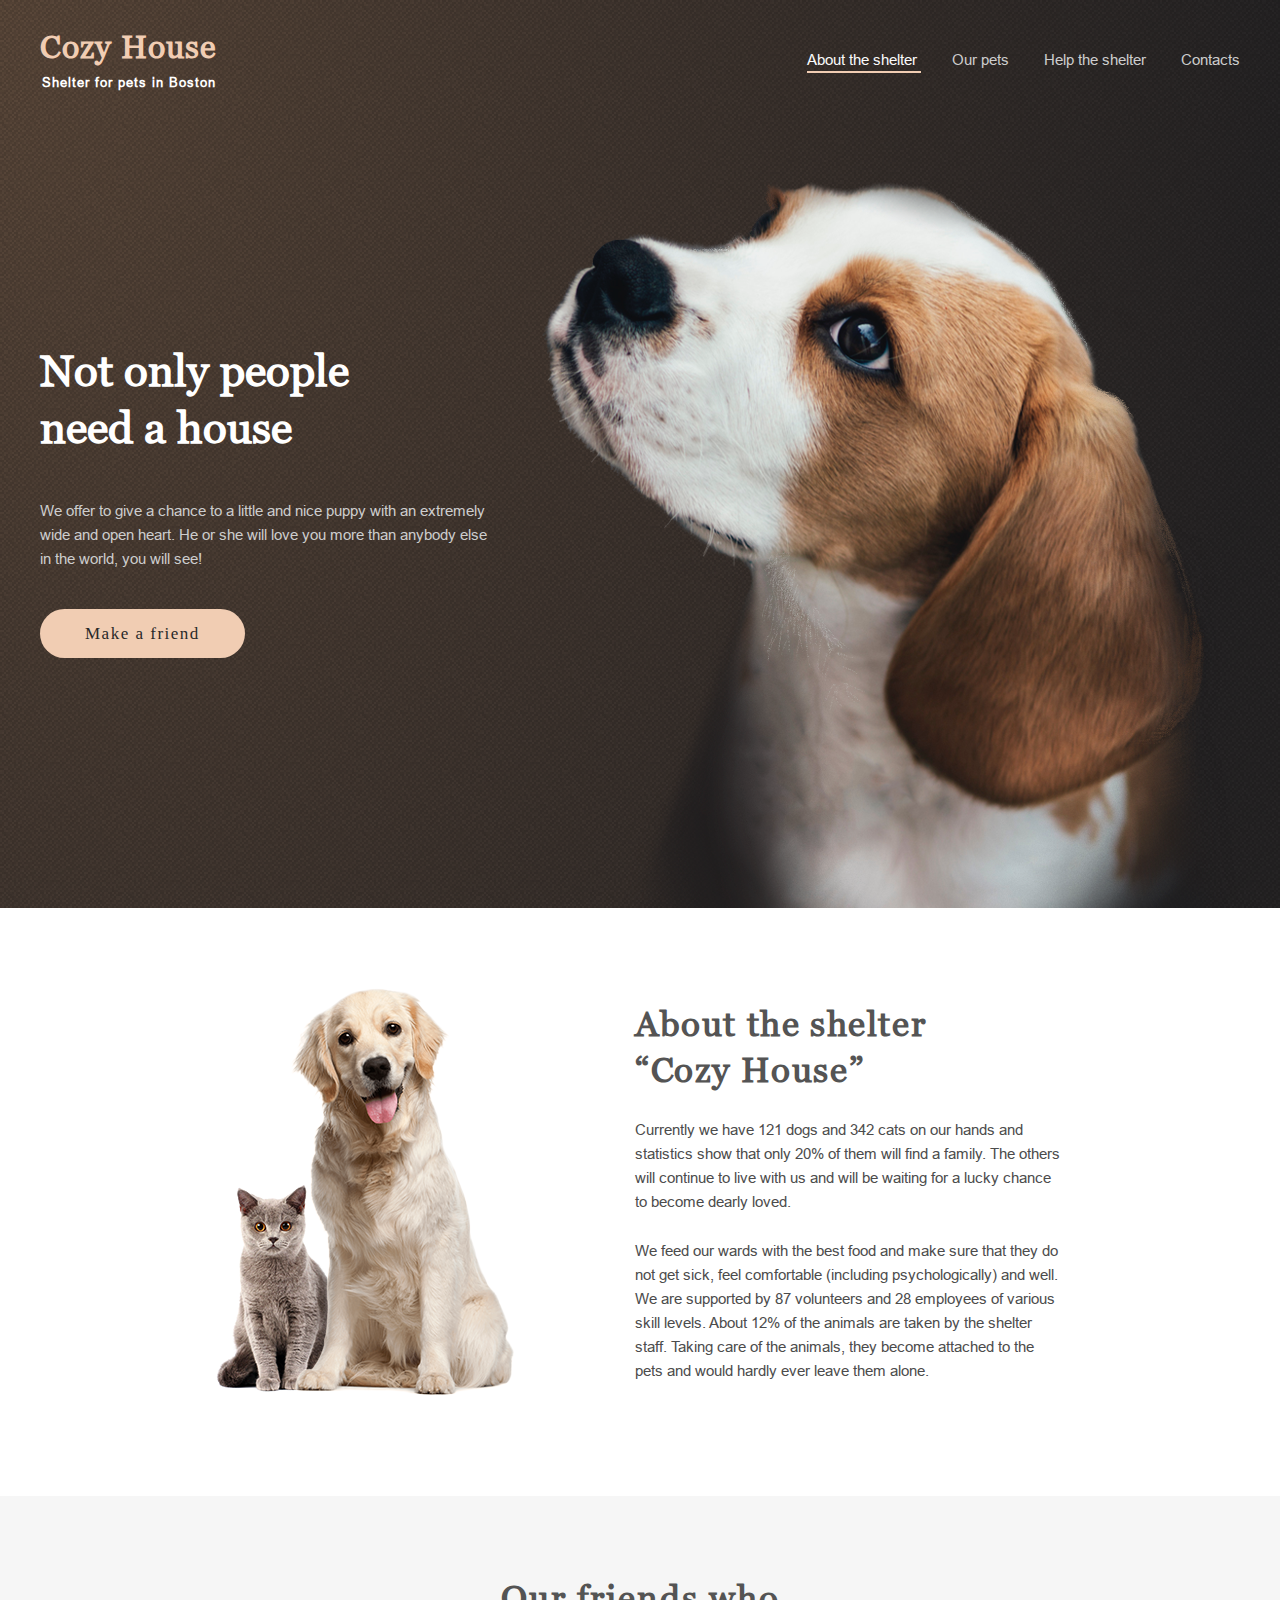
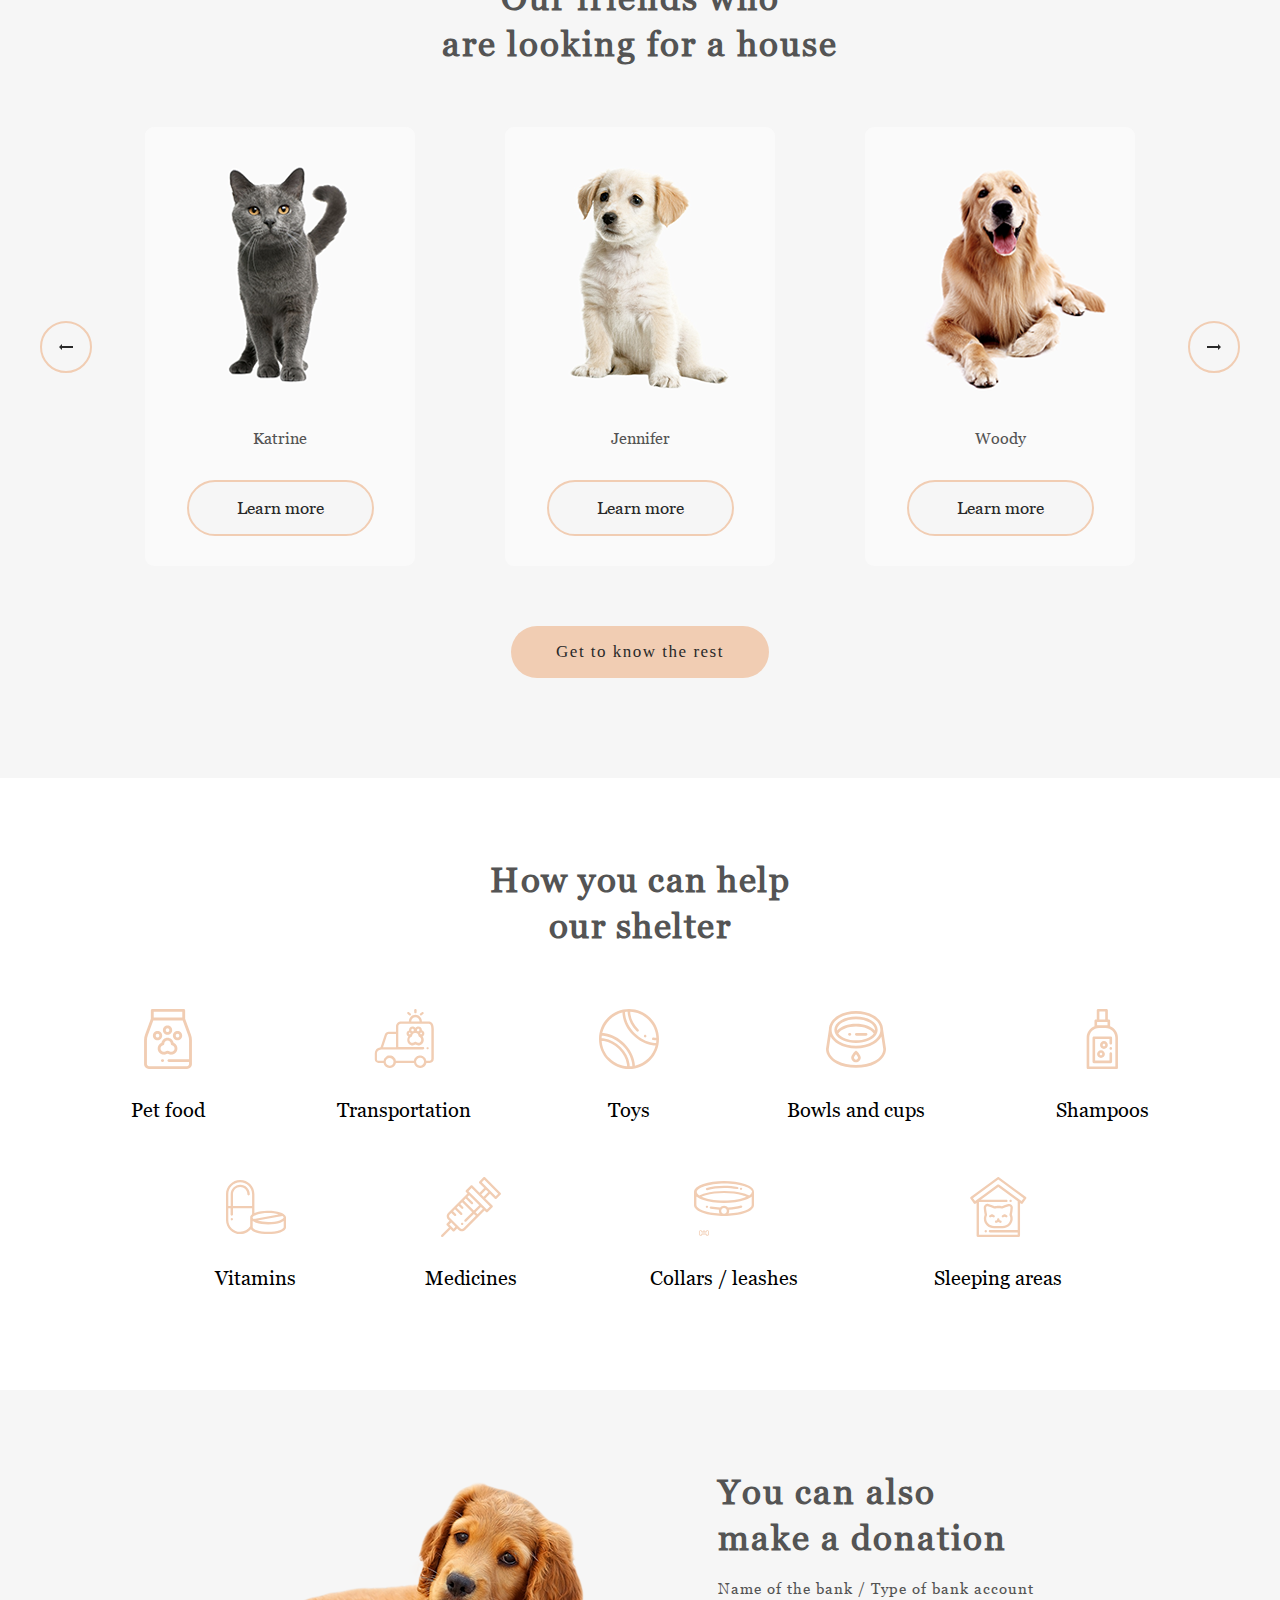
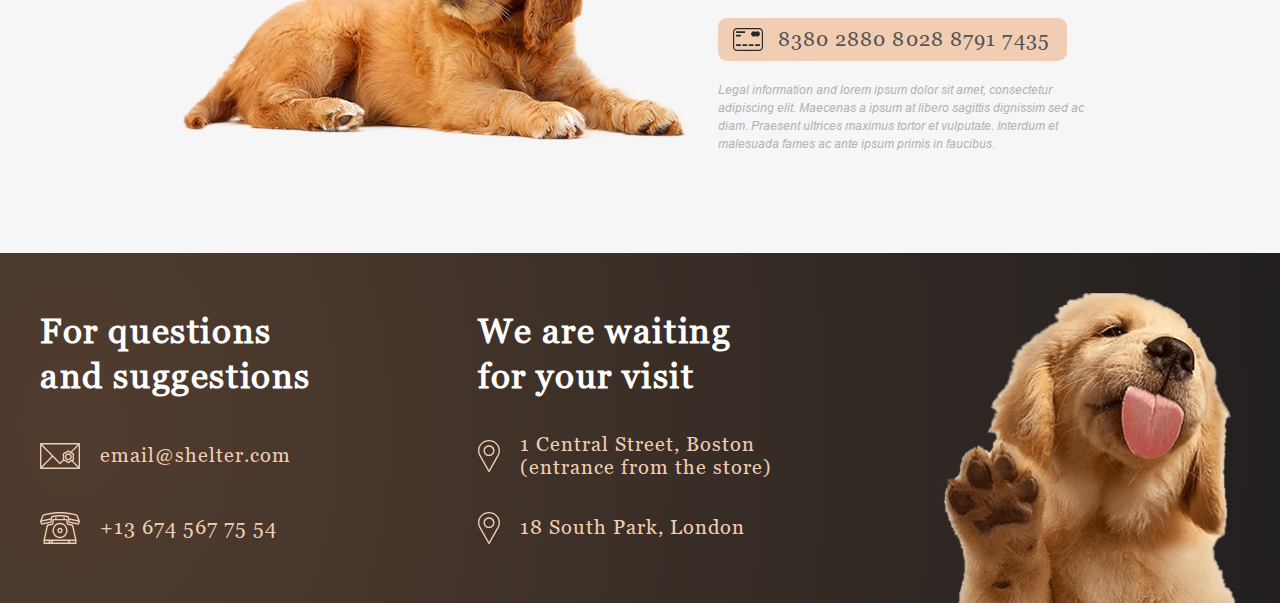
==== pages/main/index.html @ a4ff9bc5 "feat: add pics for modal" ====
<!DOCTYPE html>
<html lang="en">
  <head>
    <meta charset="UTF-8">
    <meta http-equiv="X-UA-Compatible" content="IE=edge">
    <meta name="viewport" content="width=device-width, initial-scale=1.0">
    <title>Shelter</title>
    <link rel="icon" href="../../refs/icons/favicon_main_darker.svg">
    <link rel="stylesheet" href="./style.css">
  </head>
  <body class="body">
    <header class="header">
      <div class="header_wrapper">
        <a class="logo" href="#no_scroll">
          <h1 class="logo_one">Cozy House</h1>
          <h2 class="logo_two">Shelter for pets in Boston</h2>
        </a>
        <nav class="nav_menu">
          <ul class="nav_menu items">
            <li class="nav_menu item">
              <a class="nav_menu link active" href="#about"
                >About the shelter</a
              >
            </li>
            <li class="nav_menu item">
              <a class="nav_menu link" href="../pets/index.html">Our pets</a>
            </li>
            <li class="nav_menu item">
              <a class="nav_menu link" href="#help">Help the shelter</a>
            </li>
            <li class="nav_menu item">
              <a class="nav_menu link" href="#footer">Contacts</a>
            </li>
          </ul>
        </nav>
      </div>
    </header>
    <main class="main">
      <section class="startscreen" id="startscreen">
        <div class="startscreen_wrapper">
          <div class="startscreen_info">
            <h2 class="startscreen_title">
              Not only people<br>
              need a house
            </h2>
            <p class="startscreen_text">
              We offer to give a chance to a little and nice puppy with an
              extremely wide and open heart. He or she will love you more than
              anybody else in the world, you will see!
            </p>
            <a href="#pets" class="button_filled">Make a friend</a>
          </div>
          <div class="startscreen_pic"></div>
        </div>
      </section>
      <section class="about" id="about">
        <div class="about_wrapper">
          <div class="about pic"></div>
          <div class="about_info">
            <h2 class="about_text title">
              About the shelter<br>
              “Cozy House”
            </h2>
            <p class="about_text one">
              Currently we have 121 dogs and 342 cats on our hands and
              statistics show that only 20% of them will find a family. The
              others will continue to live with us and will be waiting for a
              lucky chance to become dearly loved.
            </p>
            <p class="about_text two">
              We feed our wards with the best food and make sure that they do
              not get sick, feel comfortable (including psychologically) and
              well. We are supported by 87 volunteers and 28 employees of
              various skill levels. About 12% of the animals are taken by the
              shelter staff. Taking care of the animals, they become attached to
              the pets and would hardly ever leave them alone.
            </p>
          </div>
        </div>
      </section>
      <section class="pets" id="pets">
        <div class="pets_wrapper">
          <h2 class="pets title">
            Our friends who<br>
            are looking for a house
          </h2>
          <div class="pets slider">
            <div class="pets button">
              <span class="pets arrow left"></span>
            </div>
            <div class="pets slider_cards">
              <div class="pets slider_cards card">
                <div class="pets pet_pic one"></div>
                <div class="pets pet_name one">Katrine</div>
                <div class="pets button_contour">Learn more</div>
              </div>
              <div class="pets slider_cards card">
                <div class="pets pet_pic two"></div>
                <div class="pets pet_name two">Jennifer</div>
                <div class="pets button_contour">Learn more</div>
              </div>
              <div class="pets slider_cards card">
                <div class="pets pet_pic three"></div>
                <div class="pets pet_name three">Woody</div>
                <div class="pets button_contour">Learn more</div>
              </div>
            </div>
            <div class="pets button">
              <span class="pets arrow right"></span>
            </div>
          </div>
          <a class="button_filled" href="../pets/index.html"
            >Get to know the rest</a
          >
        </div>
      </section>
      <section class="help" id="help">
        <div class="help_wrapper">
          <h2 class="help title">How you can help our shelter</h2>
          <div class="help icons">
            <div class="help item one">
              <span class="help pic one"></span>
              <p class="help name">Pet food</p>
            </div>
            <div class="help item two">
              <span class="help pic two"></span>
              <p class="help name">Transportation</p>
            </div>
            <div class="help item three">
              <span class="help pic three"></span>
              <p class="help name">Toys</p>
            </div>
            <div class="help item four">
              <span class="help pic four"></span>
              <p class="help name">Bowls and cups</p>
            </div>
            <div class="help item five">
              <span class="help pic five"></span>
              <p class="help name">Shampoos</p>
            </div>
            <div class="help item six">
              <span class="help pic six"></span>
              <p class="help name">Vitamins</p>
            </div>
            <div class="help item seven">
              <span class="help pic seven"></span>
              <p class="help name">Medicines</p>
            </div>
            <div class="help item eight">
              <div class="help collars_leashes">
                <span class="help collar"></span>
                <span class="help bone"></span>
              </div>
              <p class="help name">Collars / leashes</p>
            </div>
            <div class="help item nine">
              <span class="help pic nine"></span>
              <p class="help name">Sleeping areas</p>
            </div>
          </div>
        </div>
      </section>
      <section class="donation" id="donation">
        <div class="donation_wrapper">
          <div class="donation pic"></div>
          <div class="donation info">
            <h2 class="donation title">
              You can also<br>
              make a donation
            </h2>
            <p class="donation text_one">
              Name of the bank / Type of bank account
            </p>
            <div class="donation card">
              <span class="donation card_icon"></span>
              <a class="donation card_number" href="#no_scroll"
                >8380 2880 8028 8791 7435</a
              >
            </div>
            <p class="donation text_two">
              Legal information and lorem ipsum dolor sit amet, consectetur
              adipiscing elit. Maecenas a ipsum at libero sagittis dignissim sed
              ac diam. Praesent ultrices maximus tortor et vulputate. Interdum
              et malesuada fames ac ante ipsum primis in faucibus.
            </p>
          </div>
        </div>
      </section>
    </main>
    <footer class="footer" id="footer">
      <div class="footer_wrapper">
        <div class="footer block one">
          <h2 class="footer_title">For questions and suggestions</h2>
          <a class="footer_link" href="mailto:email@shelter.com">
            <div class="footer text_block">
              <span class="footer icon email"></span>
              <span class="footer text"
                >email@shelter.com</span
              >
            </div>
          </a>
          <a class="footer_link" href="tel:+136745677554">
            <div class="footer text_block">
              <span class="footer icon phone"></span>
              <span class="footer text">+13 674 567 75 54</span>
            </div>
          </a>
        </div>
        <div class="footer block two">
          <h2 class="footer_title">
            We are waiting<br>
            for your visit
          </h2>
          <a class="footer_link" href="https://www.google.com/maps/@60.377065,25.0408794,13z" target="_blank">
            <div class="footer text_block">
              <span class="footer icon address"></span>
              <span
                class="footer text four"
                >1 Central Street, Boston (entrance from the store)</span
              >
            </div>
          </a>
          <a class="footer_link" href="https://www.google.com/maps/search/18+South+Park,+London/@51.4314111,-0.1322024,13z/data=!3m1!4b1" target="_blank">
            <div class="footer text_block">
              <span class="footer icon address"></span>
              <span
                class="footer text"
                >18 South Park, London</span
              >
            </div>
          </a>
        </div>
        <div class="footer_pic"></div>
      </div>
    </footer>
  </body>
</html>
---- pages/main/style.css ----
@import "../../globals/fonts.css";
@import "../../globals/reset.css";
@import "../../globals/variables.css";
.body::-webkit-scrollbar {
  width: 15px;
}

.body::-webkit-scrollbar-track {
  box-shadow: inset 0 0 6px rgba(0, 0, 0, 0.3);
  border-radius: 10px;
}

.body::-webkit-scrollbar-thumb {
  background: var(--scroll-color);
  outline: 1px solid transparent;
  border-radius: 20px;
}

.header {
  width: 100%;
  position: absolute;
  margin-top: 30px;
}
.header_wrapper {
  width: 1200px;
  margin: 0 auto;
  display: flex;
  justify-content: space-between;
}

.logo {
  display: flex;
  flex-direction: column;
  align-items: flex-end;
  transition: all 0.4s ease-in-out;
}
.logo_one {
  color: var(--logo-color);
  font-family: "Georgia";
  font-size: 32px;
  line-height: 110%;
  margin-bottom: 10px;
  letter-spacing: 1px;
}
.logo_two {
  color: var(--text-color-light-one);
  font-family: "Arial";
  font-size: 13px;
  line-height: 15px;
  letter-spacing: 1px;
}
.logo:hover {
  cursor: pointer;
  opacity: 0.8;
}

.nav_menu {
  display: flex;
  align-items: center;
}
.nav_menu.item:not(:last-child) {
  margin-right: 35px;
}
.nav_menu.link {
  color: var(--text-color-light-three);
  font-family: "Arial";
  font-size: 15px;
  line-height: 160%;
  transition: all 0.4s ease-in-out;
}
.nav_menu.link.active {
  color: var(--text-color-light-two);
  pointer-events: none;
}
.nav_menu.link.active:after {
  content: "";
  width: 114px;
  height: 2px;
  background-color: var(--element-active);
  position: absolute;
  transform: translate(0px, 12px);
}
.nav_menu.link:hover {
  color: var(--text-color-light-two);
}

.startscreen {
  width: 100%;
  height: 908px;
  background: url(../../refs/noise/noise_transparent@2x.png), radial-gradient(100% 215.42% at 0% 0%, #5b483a 0%, #262425 100%);
}
.startscreen_wrapper {
  width: 1200px;
  margin: 0 auto;
  background: transparent;
  display: flex;
}
.startscreen_info {
  width: 460px;
  height: 322px;
  margin-top: 343px;
  margin-right: 42px;
}
.startscreen_title {
  font-family: "Georgia";
  font-size: 44px;
  line-height: 130%;
  color: var(--text-color-light-one);
  margin-bottom: 42px;
}
.startscreen_text {
  font-family: "Arial";
  font-size: 15px;
  line-height: 160%;
  color: var(--text-color-light-three);
  margin-bottom: 52px;
}
.startscreen_pic {
  width: 698px;
  height: 728px;
  background-image: url("../../refs/pics/dogs/start-screen-puppy.png");
  background-repeat: no-repeat;
  margin-top: 180px;
}

.button_filled {
  padding: 15px 45px;
  color: var(--text-button);
  font-size: 17px;
  line-height: 130%;
  letter-spacing: 1.5px;
  background-color: var(--button-color);
  border-radius: 100px;
  transition: all 0.4s ease-in-out;
  margin-bottom: 100px;
}
.button_filled:hover {
  cursor: pointer;
  background-color: var(--button-color-hover);
}
.button_filled:active {
  background-color: var(--button-color-active);
}

.about {
  width: 100%;
  background-color: var(--section-color-two);
}
.about_wrapper {
  width: 1200px;
  margin: 0 auto;
  display: flex;
}
.about.pic {
  width: 300px;
  height: 408px;
  margin-left: 175px;
  margin-right: 120px;
  margin-top: 80px;
  margin-bottom: 100px;
  background-image: url("../../refs/pics/mixed/about-pets.png");
}
.about_info {
  display: flex;
  flex-direction: column;
  width: 430px;
  margin-top: 94px;
}
.about_text.title {
  margin-bottom: 25px;
  font-family: "Georgia";
  font-size: 35px;
  line-height: 130%;
  color: var(--text-color-dark-one);
  letter-spacing: 1.6px;
}
.about_text.one {
  margin-bottom: 25px;
  font-family: "Arial";
  font-size: 15px;
  line-height: 160%;
  color: var(--text-color-dark-two);
}
.about_text.two {
  font-family: "Arial";
  font-size: 15px;
  line-height: 160%;
  color: var(--text-color-dark-two);
}

.pets {
  width: 100%;
  background-color: var(--section-color-three);
}
.pets_wrapper {
  width: 1200px;
  margin: 0 auto;
  display: flex;
  flex-direction: column;
  align-items: center;
}
.pets.title {
  width: 400px;
  font-family: "Georgia";
  font-size: 35px;
  line-height: 130%;
  text-align: center;
  color: var(--text-color-dark-one);
  margin-top: 80px;
  margin-bottom: 60px;
  letter-spacing: 2px;
}
.pets.slider {
  width: 1200px;
  display: flex;
  justify-content: space-between;
  align-items: center;
}
.pets.button {
  width: 52px;
  height: 52px;
  display: flex;
  justify-content: center;
  align-items: center;
  border: 2px solid #f1cdb3;
  border-radius: 100px;
  transition: all 0.4s ease-in-out;
  transform: translate(0px, -30px);
}
.pets.button:hover {
  cursor: pointer;
  background-color: var(--button-color-hover);
  border: 2px solid var(--button-color-hover);
}
.pets.button:active {
  background-color: var(--button-color-active);
}
.pets.arrow {
  border: none;
  border-radius: 0px;
  width: 14px;
  height: 6px;
}
.pets.arrow.left {
  background-image: url("../../refs/icons/Arrow_slider_left.svg");
}
.pets.arrow.right {
  background-image: url("../../refs/icons/Arrow_slider_right.svg");
}
.pets.slider_cards {
  display: flex;
  justify-content: space-between;
  width: 990px;
}
.pets.slider_cards.card {
  display: flex;
  flex-direction: column;
  align-items: center;
  border-radius: 9px 9px 9px 9px;
  width: 270px;
  background-color: var(--card-color);
  transition: all 0.4s ease-in-out;
  margin-bottom: 60px;
}
.pets.slider_cards.card:hover {
  cursor: pointer;
  background-color: var(--card-color-hover);
  box-shadow: 0px 2px 35px 14px rgba(13, 13, 13, 0.04);
}
.pets.pet_pic {
  width: 270px;
  height: 270px;
  margin-bottom: 30px;
}
.pets.pet_pic.one {
  border-radius: 9px 9px 0px 0px;
  background-image: url("../../refs/pics/cats/pets-katrine.png");
  background-repeat: no-repeat;
}
.pets.pet_pic.two {
  border-radius: 9px 9px 0px 0px;
  background-image: url("../../refs/pics/dogs/pets-jennifer.png");
  background-repeat: no-repeat;
}
.pets.pet_pic.three {
  border-radius: 9px 9px 0px 0px;
  background-image: url("../../refs/pics/dogs/pets-woody.png");
  background-repeat: no-repeat;
}
.pets.pet_name {
  font-family: "Georgia";
  line-height: 23px;
  color: var(--text-color-dark-one);
  margin-bottom: 30px;
  text-align: center;
  background-color: transparent;
}
.pets.button_contour {
  width: 187px;
  padding: 15px 0px;
  font-family: "Georgia";
  font-size: 17px;
  line-height: 130%;
  color: var(--text-button);
  border: 2px solid #f1cdb3;
  border-radius: 100px;
  transition: all 0.4s ease-in-out;
  text-align: center;
  margin-bottom: 30px;
}
.pets:hover > .button_contour {
  border: 2px solid var(--button-color-hover);
  background-color: var(--button-color-hover);
}
.pets:hover > .button_contour:active {
  background-color: var(--button-color-active);
}

.help {
  width: 100%;
  background-color: var(--section-color-two);
}
.help_wrapper {
  width: 1200px;
  margin: 0 auto;
  display: flex;
  flex-direction: column;
  align-items: center;
}
.help.title {
  width: 308px;
  margin-top: 80px;
  margin-bottom: 60px;
  font-family: "Georgia";
  font-size: 35px;
  line-height: 130%;
  color: var(--text-color-dark-one);
  text-align: center;
  letter-spacing: 1.5px;
}
.help.icons {
  width: 1026px;
  height: 281px;
  display: flex;
  flex-direction: row;
  flex-wrap: wrap;
  align-content: space-between;
  justify-content: center;
  -moz-column-gap: 120px;
       column-gap: 120px;
  margin-bottom: 100px;
}
.help.item.one {
  display: flex;
  flex-direction: column;
  justify-content: center;
  align-items: center;
  width: 82px;
}
.help.item.one:hover > .pic.one {
  animation-name: food_anim;
  animation-duration: 0.4s;
  animation-iteration-count: 1;
  animation-timing-function: ease-in-out;
  animation-fill-mode: forwards;
}
.help.item.two {
  display: flex;
  flex-direction: column;
  justify-content: center;
  align-items: center;
  width: 150px;
}
.help.item.two:hover > .pic.two {
  animation-name: car_anim;
  animation-duration: 0.4s;
  animation-iteration-count: 1;
  animation-timing-function: ease-in-out;
  animation-fill-mode: forwards;
}
.help.item.three {
  display: flex;
  flex-direction: column;
  justify-content: center;
  align-items: center;
  width: 60px;
}
.help.item.three:hover > .pic.three {
  animation-name: toy_anim;
  animation-duration: 0.4s;
  animation-iteration-count: 1;
  animation-timing-function: ease-in-out;
  animation-fill-mode: forwards;
}
.help.item.four {
  display: flex;
  flex-direction: column;
  justify-content: center;
  align-items: center;
  width: 153px;
}
.help.item.four:hover > .pic.four {
  animation-name: bowl_anim;
  animation-duration: 0.4s;
  animation-iteration-count: 1;
  animation-timing-function: ease-in-out;
  animation-fill-mode: forwards;
}
.help.item.five {
  display: flex;
  flex-direction: column;
  justify-content: center;
  align-items: center;
  width: 101px;
}
.help.item.five:hover > .pic.five {
  animation-name: shampoo_anim;
  animation-duration: 0.4s;
  animation-iteration-count: 1;
  animation-timing-function: ease-in-out;
  animation-fill-mode: forwards;
}
.help.item.six {
  display: flex;
  flex-direction: column;
  justify-content: center;
  align-items: center;
  width: 89px;
}
.help.item.six:hover > .pic.six {
  animation-name: vitamins_anim;
  animation-duration: 0.4s;
  animation-iteration-count: 1;
  animation-timing-function: ease-in-out;
  animation-fill-mode: forwards;
}
.help.item.seven {
  display: flex;
  flex-direction: column;
  justify-content: center;
  align-items: center;
  width: 101px;
}
.help.item.seven:hover > .pic.seven {
  animation-name: medicines_anim;
  animation-duration: 0.4s;
  animation-iteration-count: 1;
  animation-timing-function: ease-in-out;
  animation-fill-mode: forwards;
}
.help.item.eight {
  display: flex;
  flex-direction: column;
  justify-content: center;
  align-items: center;
  width: 165px;
}
.help.item.eight:hover > .pic.eight {
  animation-name: collar_anim;
  animation-duration: 0.4s;
  animation-iteration-count: 1;
  animation-timing-function: ease-in-out;
  animation-fill-mode: forwards;
}
.help.item.nine {
  display: flex;
  flex-direction: column;
  justify-content: center;
  align-items: center;
  width: 143px;
}
.help.item.nine:hover > .pic.nine {
  animation-name: sleeping_areas_anim;
  animation-duration: 0.4s;
  animation-iteration-count: 1;
  animation-timing-function: ease-in-out;
  animation-fill-mode: forwards;
}
.help.item:hover {
  cursor: pointer;
}
.help.collars_leashes {
  display: flex;
  flex-direction: column;
  justify-content: center;
  width: 60px;
  height: 60px;
  margin-bottom: 30px;
}
.help.collar {
  background-image: url("../../refs/icons/icon-collars-leashes_without_bone.svg");
  background-repeat: no-repeat;
  margin: 0;
  width: 60px;
  height: 40px;
  background-size: cover;
  z-index: 10;
}
.help.bone {
  background-image: url("../../refs/icons/icon-collars-leashes_only_bone.svg");
  background-repeat: no-repeat;
  margin: 0;
  width: 60px;
  height: 20px;
  background-size: contain;
  z-index: 20;
}
.help.pic {
  width: 60px;
  height: 60px;
  margin-bottom: 30px;
  display: inline-block;
  background-repeat: no-repeat;
}
.help.pic.one {
  background-image: url("../../refs/icons/icon-pet-food.svg");
}
.help.pic.two {
  background-image: url("../../refs/icons/icon-transportation.svg");
}
.help.pic.three {
  background-image: url("../../refs/icons/icon-toys.svg");
}
.help.pic.four {
  background-image: url("../../refs/icons/icon-bowls-and-cups.svg");
}
.help.pic.five {
  background-image: url("../../refs/icons/icon-shampoos.svg");
}
.help.pic.six {
  background-image: url("../../refs/icons/icon-vitamins.svg");
}
.help.pic.seven {
  background-image: url("../../refs/icons/icon-medicines.svg");
}
.help.pic.nine {
  background-image: url("../../refs/icons/icon-sleeping-area.svg");
}
.help.name {
  font-family: "Georgia";
  font-size: 20px;
  line-height: 115%;
  text-align: center;
}

@keyframes food_anim {
  0% {
    background-image: url("../../refs/icons/icon-pet-food.svg");
  }
  100% {
    background-image: url("../../refs/icons/icon-pet-food_recoloured_paw.svg");
  }
}
@keyframes car_anim {
  0% {
    background-image: url("../../refs/icons/icon-transportation.svg");
    transform: translate(0px, 0px);
  }
  100% {
    background-image: url("../../refs/icons/icon-transportation_for_anim.svg");
    transform: translate(-40px, 0px);
  }
}
@keyframes toy_anim {
  0% {
    transform: rotate(0deg);
  }
  100% {
    transform: rotate(360deg);
  }
}
@keyframes bowl_anim {
  0% {
    background-image: url("../../refs/icons/icon-bowls-and-cups.svg");
  }
  100% {
    background-image: url("../../refs/icons/icon-bowls-and-cups_recoloured.svg");
  }
}
@keyframes shampoo_anim {
  0% {
    background-image: url("../../refs/icons/icon-shampoos.svg");
  }
  100% {
    background-image: url("../../refs/icons/icon-shampoos_recoloured.svg");
  }
}
@keyframes vitamins_anim {
  0% {
    background-image: url("../../refs/icons/icon-vitamins.svg");
  }
  100% {
    background-image: url("../../refs/icons/icon-vitamins_recoloured.svg");
  }
}
@keyframes medicines_anim {
  0% {
    background-image: url("../../refs/icons/icon-medicines.svg");
  }
  100% {
    background-image: url("../../refs/icons/icon-medicines_recoloured.svg");
  }
}
@keyframes collar_anim {
  0% {
    background-image: url("../../refs/icons/icon-collars-leashes_without_bone.svg");
  }
  100% {
    background-image: url("../../refs/icons/icon-pet-food_recoloured_paw.svg");
  }
}
@keyframes sleeping_areas_anim {
  0% {
    background-image: url("../../refs/icons/icon-sleeping-area.svg");
  }
  100% {
    background-image: url("../../refs/icons/icon-sleeping-area_awake_cat.svg");
  }
}
.donation {
  width: 100%;
  background-color: var(--section-color-three);
}
.donation_wrapper {
  width: 915px;
  margin: 0 auto;
  display: flex;
}
.donation.pic {
  width: 505px;
  height: 261px;
  background-image: url("../../refs/pics/dogs/donation-dog.png");
  background-repeat: no-repeat;
  margin-right: 30px;
  margin-top: 91px;
}
.donation.info {
  width: 380px;
  margin-top: 80px;
  margin-bottom: 100px;
  display: flex;
  flex-direction: column;
  justify-content: flex-start;
}
.donation.title {
  font-family: "Georgia";
  font-size: 35px;
  line-height: 130%;
  color: var(--text-color-dark-one);
  margin-bottom: 20px;
  letter-spacing: 2px;
}
.donation.text_one {
  font-family: "Georgia";
  font-size: 15px;
  line-height: 110%;
  color: var(--text-color-dark-one);
  margin-bottom: 20px;
  letter-spacing: 1px;
}
.donation.text_two {
  font-family: "Arial Italic";
  font-size: 12px;
  line-height: 18px;
  color: var(--text-color-dark-three);
}
.donation.card {
  width: 349px;
  height: 43px;
  background-color: var(--button-color);
  border-radius: 9px;
  display: flex;
  align-items: center;
  margin-bottom: 20px;
  transition: all 0.4s ease-in-out;
}
.donation.card:hover {
  cursor: pointer;
  background-color: var(--button-color-hover);
}
.donation.card_icon {
  width: 30px;
  height: 23px;
  background-image: url("../../refs/icons/credit-card.svg");
  background-repeat: no-repeat;
  background-color: transparent;
  display: block;
  margin-left: 15px;
  margin-right: 15px;
}
.donation.card_number {
  width: 274px;
  font-family: "Georgia";
  font-size: 20px;
  line-height: 115%;
  color: var(--text-color-dark-one);
  background-color: transparent;
  letter-spacing: 1.1px;
}

.footer {
  width: 100%;
  height: 350px;
  background: var(--footer-background);
}
.footer_wrapper {
  width: 1200px;
  margin: 0 auto;
  display: flex;
  justify-content: space-between;
}
.footer.block {
  display: flex;
  flex-direction: column;
  align-items: flex-start;
  margin-top: 56px;
  background: transparent;
}
.footer.block.one {
  width: 278px;
  height: 234px;
}
.footer.block.two {
  width: 302px;
  height: 234px;
}
.footer_link {
  display: flex;
  width: 302px;
}
.footer_link:hover {
  cursor: pointer;
}
.footer_title {
  font-family: "Georgia";
  font-size: 35px;
  line-height: 130%;
  color: var(--section-color-two);
  margin-bottom: 40px;
  letter-spacing: 1.6px;
}
.footer.text_block {
  height: 32px;
  display: flex;
  flex-direction: row;
  align-items: center;
  margin-bottom: 40px;
  background: transparent;
}
.footer_pic {
  width: 300px;
  height: 310px;
  background-image: url("../../refs/pics/dogs/footer-puppy.png");
  background-repeat: no-repeat;
  margin-top: 40px;
}
.footer.icon {
  height: 32px;
  margin-right: icon;
  background-image: url("../../refs/icons/icon-email.svg");
  display: inline-block;
  background: transparent;
  background-repeat: no-repeat;
  margin-right: 20px;
}
.footer.icon.email {
  max-width: 40px;
  background-image: url("../../refs/icons/icon-email.svg");
}
.footer.icon.phone {
  max-width: 40px;
  background-image: url("../../refs/icons/icon-phone.svg");
}
.footer.icon.address {
  max-width: 22px;
  background-image: url("../../refs/icons/icon-marker_first.svg");
}
.footer.text {
  height: 23px;
  font-family: "Georgia";
  font-size: 20px;
  line-height: 115%;
  color: var(--text-footer);
  letter-spacing: 1px;
  transition: all 0.4s ease-in-out;
  background: transparent;
}
.footer.text.four {
  height: 46px;
}
.footer.text:hover {
  color: var(--button-color-hover);
}/*# sourceMappingURL=style.css.map */
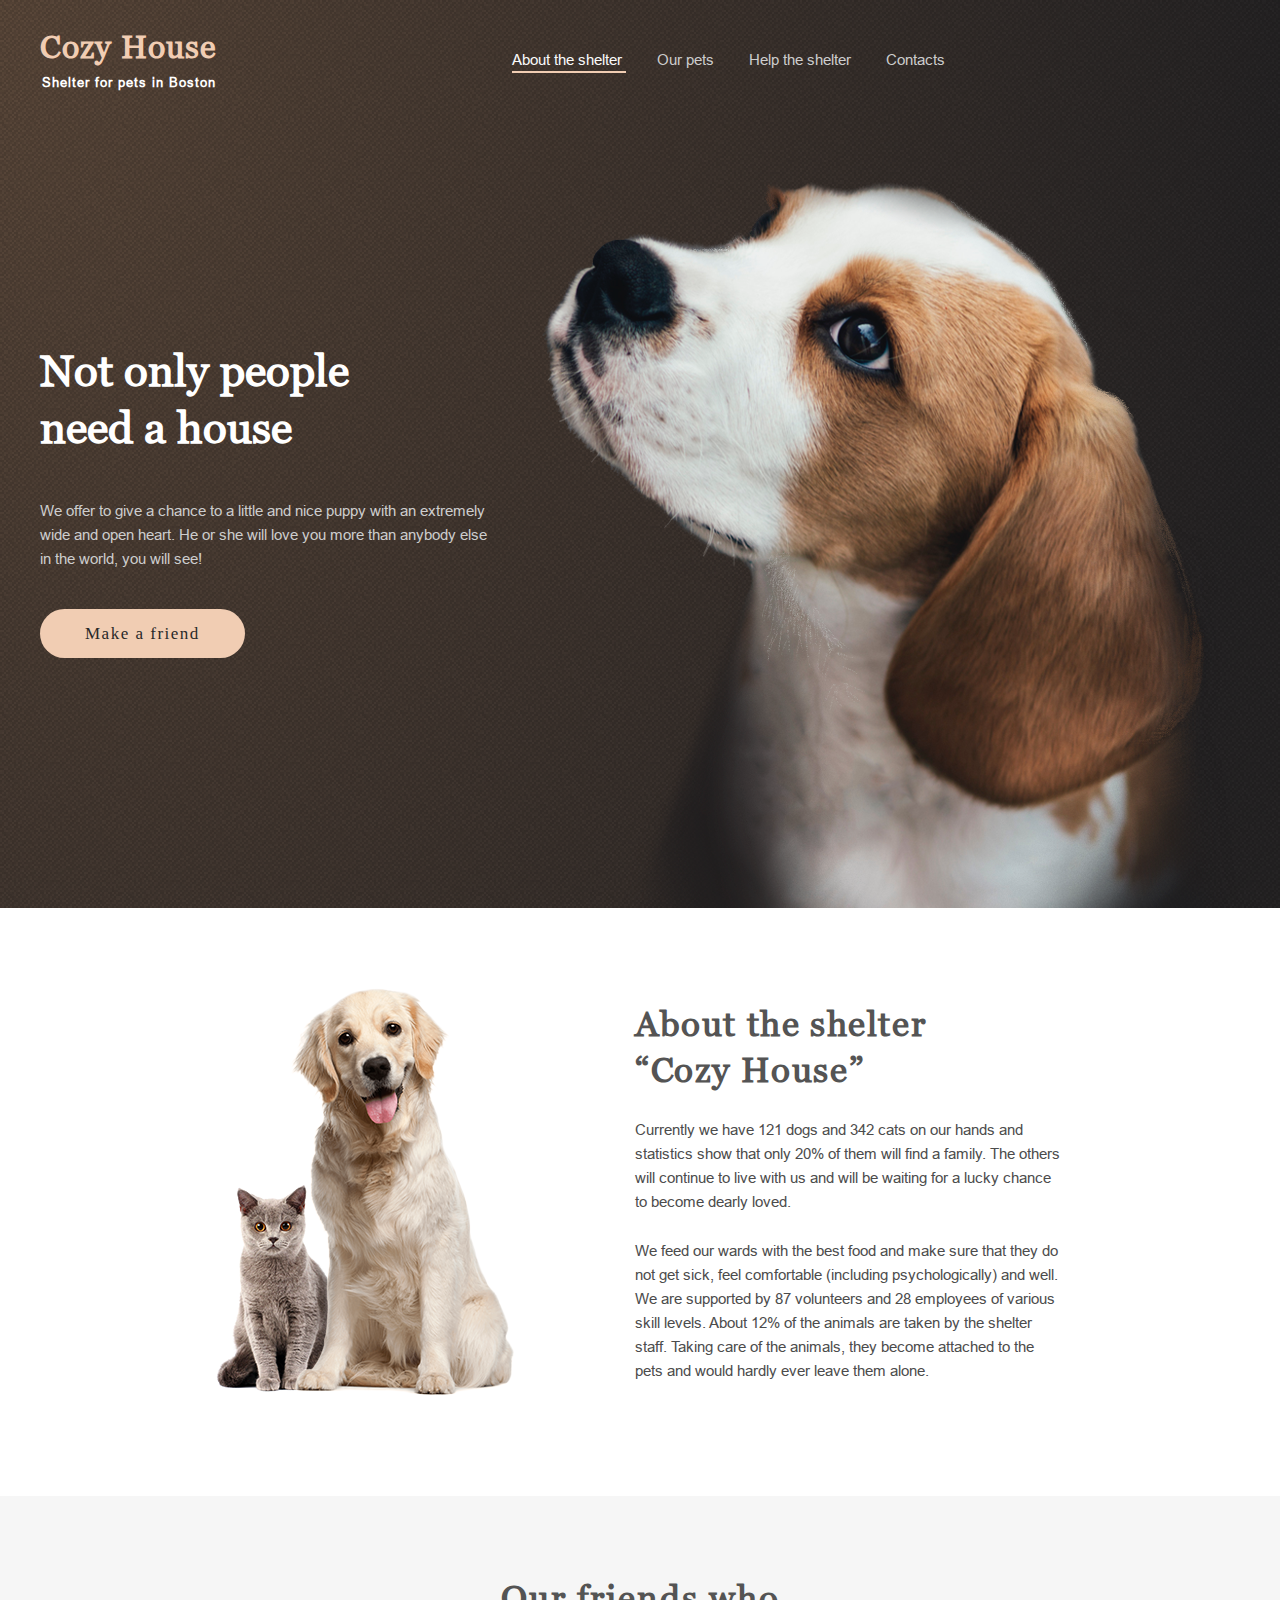
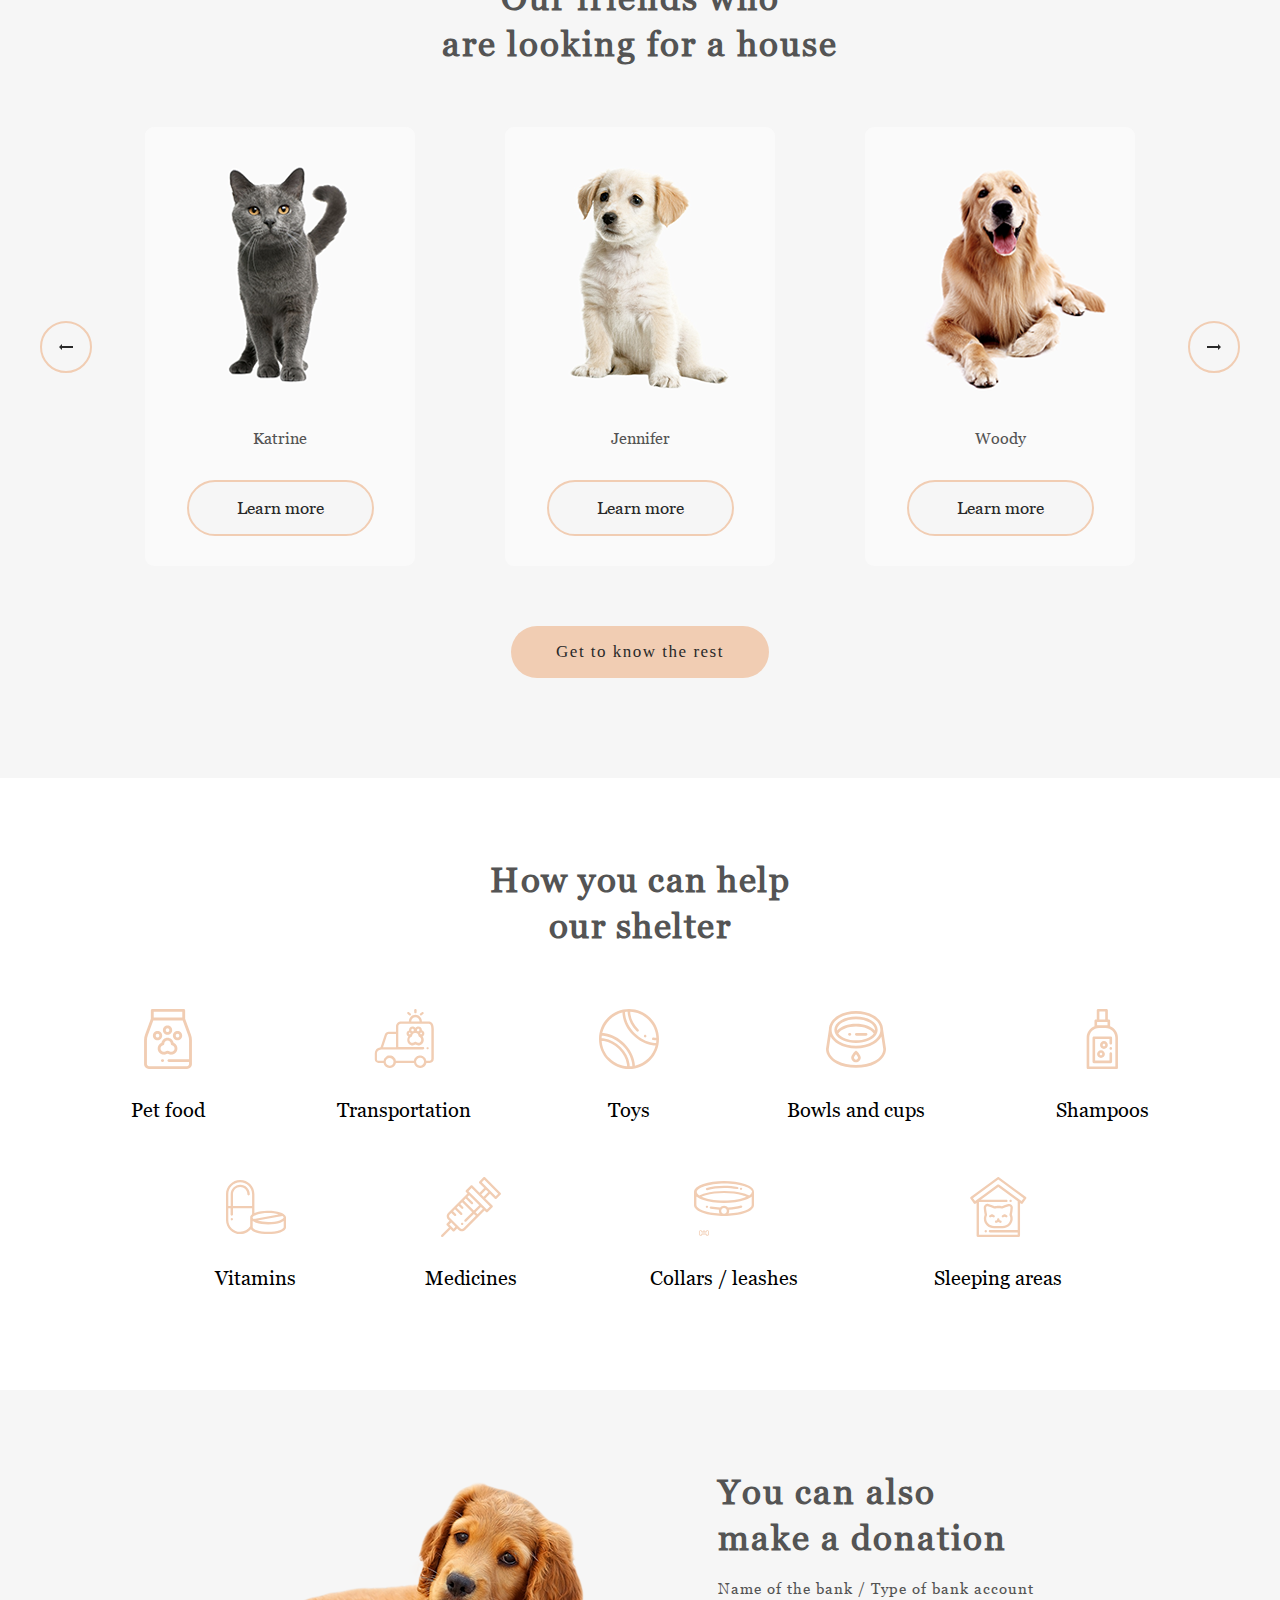
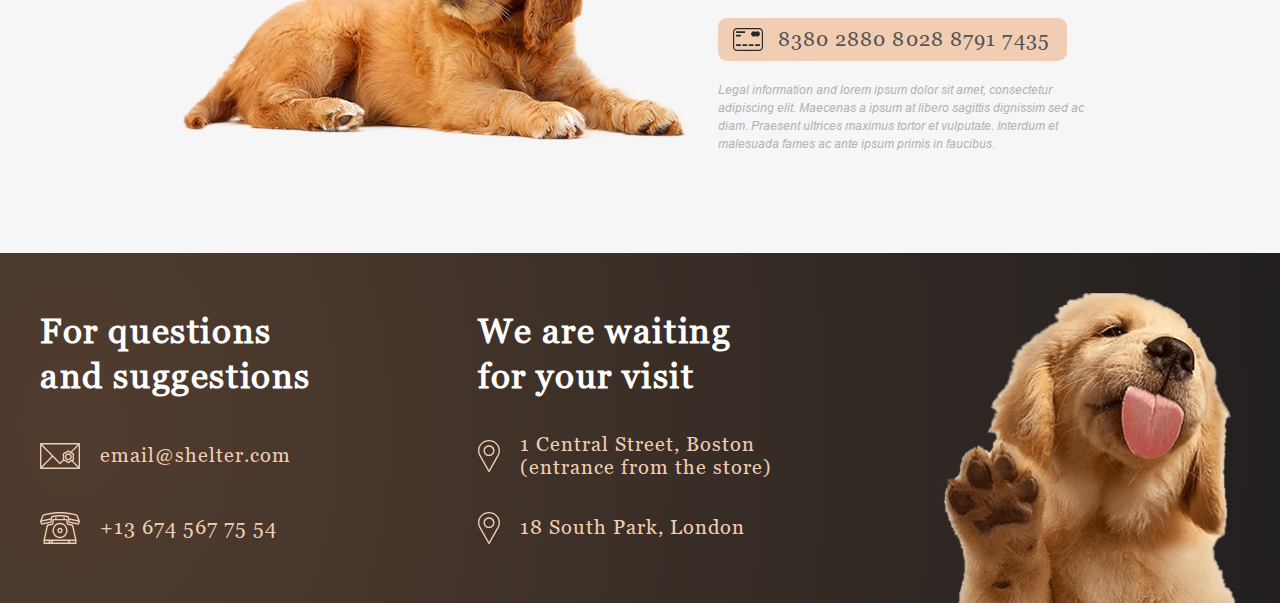
==== commit ca5f38b3: "feat: create adaptive for main 320" ====
--- a/pages/main/index.html
+++ b/pages/main/index.html
@@ -33,6 +33,7 @@
             </li>
           </ul>
         </nav>
+        <div class="burger"></div>
       </div>
     </header>
     <main class="main">
@@ -85,38 +86,38 @@
             are looking for a house
           </h2>
           <div class="pets slider">
-            <div class="pets button">
+            <div class="pets button left">
               <span class="pets arrow left"></span>
             </div>
             <div class="pets slider_cards">
-              <div class="pets slider_cards card">
+              <div class="pets slider_cards card one">
                 <div class="pets pet_pic one"></div>
                 <div class="pets pet_name one">Katrine</div>
                 <div class="pets button_contour">Learn more</div>
               </div>
-              <div class="pets slider_cards card">
+              <div class="pets slider_cards card two">
                 <div class="pets pet_pic two"></div>
                 <div class="pets pet_name two">Jennifer</div>
                 <div class="pets button_contour">Learn more</div>
               </div>
-              <div class="pets slider_cards card">
+              <div class="pets slider_cards card three">
                 <div class="pets pet_pic three"></div>
                 <div class="pets pet_name three">Woody</div>
                 <div class="pets button_contour">Learn more</div>
               </div>
             </div>
-            <div class="pets button">
+            <div class="pets button right">
               <span class="pets arrow right"></span>
             </div>
           </div>
-          <a class="button_filled" href="../pets/index.html"
+          <a class="button_filled slider" href="../pets/index.html"
             >Get to know the rest</a
           >
         </div>
       </section>
       <section class="help" id="help">
         <div class="help_wrapper">
-          <h2 class="help title">How you can help our shelter</h2>
+          <h2 class="help title">How you can help<br> our shelter</h2>
           <div class="help icons">
             <div class="help item one">
               <span class="help pic one"></span>
@@ -192,7 +193,7 @@
         <div class="footer block one">
           <h2 class="footer_title">For questions and suggestions</h2>
           <a class="footer_link" href="mailto:email@shelter.com">
-            <div class="footer text_block">
+            <div class="footer text_block one email">
               <span class="footer icon email"></span>
               <span class="footer text"
                 >email@shelter.com</span
@@ -200,7 +201,7 @@
             </div>
           </a>
           <a class="footer_link" href="tel:+136745677554">
-            <div class="footer text_block">
+            <div class="footer text_block two phone">
               <span class="footer icon phone"></span>
               <span class="footer text">+13 674 567 75 54</span>
             </div>
@@ -212,7 +213,7 @@
             for your visit
           </h2>
           <a class="footer_link" href="https://www.google.com/maps/@60.377065,25.0408794,13z" target="_blank">
-            <div class="footer text_block">
+            <div class="footer text_block one address">
               <span class="footer icon address"></span>
               <span
                 class="footer text four"
@@ -221,7 +222,7 @@
             </div>
           </a>
           <a class="footer_link" href="https://www.google.com/maps/search/18+South+Park,+London/@51.4314111,-0.1322024,13z/data=!3m1!4b1" target="_blank">
-            <div class="footer text_block">
+            <div class="footer text_block two address">
               <span class="footer icon address"></span>
               <span
                 class="footer text"
@@ -233,5 +234,6 @@
         <div class="footer_pic"></div>
       </div>
     </footer>
+    <script src="../../script.js"></script>
   </body>
 </html>
--- a/pages/main/style.css
+++ b/pages/main/style.css
@@ -790,4 +790,732 @@
 }
 .footer.text:hover {
   color: var(--button-color-hover);
+}
+
+@media screen and (min-width: 300px) and (max-width: 767.98px) {
+  .burger {
+    width: 30px;
+    height: 22px;
+    display: flex;
+    flex-direction: column;
+    justify-content: space-between;
+    align-items: center;
+    margin-right: 20px;
+    margin-top: 19px;
+  }
+  .burger:hover {
+    cursor: pointer;
+  }
+  .burger_line {
+    display: inline-block;
+    width: 30px;
+    height: 2px;
+    background-color: var(--logo-color);
+  }
+}
+@media screen and (width: 768px) {
+  .header_wrapper {
+    width: 708px;
+  }
+  .startscreen {
+    height: 1165px;
+  }
+  .startscreen_wrapper {
+    width: 708px;
+    flex-direction: column;
+    align-items: center;
+  }
+  .startscreen_info {
+    margin-top: 150px;
+  }
+  .startscreen_pic {
+    width: 569px;
+    height: 593px;
+    background-image: url("../../refs/pics/dogs/start-screen-puppy.png");
+    background-repeat: no-repeat;
+    margin-top: 100px;
+    background-size: 569px 593px;
+    transform: translate(80px, 0px);
+  }
+  .about_wrapper {
+    width: 708px;
+    flex-direction: column-reverse;
+    align-items: center;
+  }
+  .about.pic {
+    width: 300px;
+    height: 408px;
+    margin-left: 175px;
+    margin-right: 120px;
+    margin-top: 80px;
+    margin-bottom: 100px;
+    background-image: url("../../refs/pics/mixed/about-pets.png");
+  }
+  .about_info {
+    margin-top: 80px;
+  }
+  .pets_wrapper {
+    width: 708px;
+  }
+  .pets.slider {
+    width: 708px;
+  }
+  .pets.slider_cards {
+    width: 580px;
+  }
+  .pets.slider_cards.card.three {
+    display: none;
+  }
+  .help_wrapper {
+    width: 708px;
+  }
+  .help.icons {
+    width: 630px;
+    height: 449px;
+    -moz-column-gap: 60px;
+         column-gap: 60px;
+  }
+  .help.item.one {
+    width: 170px;
+  }
+  .help.item.two {
+    width: 170px;
+  }
+  .help.item.three {
+    width: 170px;
+  }
+  .help.item.four {
+    width: 170px;
+  }
+  .help.item.five {
+    width: 170px;
+  }
+  .help.item.six {
+    width: 170px;
+  }
+  .help.item.seven {
+    width: 170px;
+  }
+  .help.item.eight {
+    width: 170px;
+  }
+  .help.item.nine {
+    width: 170px;
+  }
+  .help.item:hover {
+    cursor: pointer;
+  }
+  .donation_wrapper {
+    width: 708px;
+    flex-direction: column-reverse;
+    align-items: center;
+  }
+  .donation.pic {
+    width: 505px;
+    height: 261px;
+    margin-right: 0px;
+    margin-top: 0px;
+    margin-bottom: 100px;
+  }
+  .donation.info {
+    margin-top: 80px;
+    margin-bottom: 60px;
+  }
+  .footer_wrapper {
+    width: 708px;
+  }
+  .footer.block.one {
+    margin-left: 34px;
+  }
+  .footer.block.two {
+    margin-right: 34px;
+  }
+  .footer_pic {
+    display: none;
+  }
+}
+@media screen and (width: 320px) {
+  .header_wrapper {
+    width: 300px;
+  }
+  .logo {
+    margin-left: 10px;
+  }
+  .nav_menu {
+    display: none;
+  }
+  .startscreen {
+    height: 823px;
+  }
+  .startscreen_wrapper {
+    width: 300px;
+    flex-direction: column;
+    align-items: center;
+  }
+  .startscreen_info {
+    width: 300px;
+    height: 296px;
+    margin-top: 150px;
+    margin-right: 0px;
+    display: flex;
+    flex-direction: column;
+    align-items: center;
+  }
+  .startscreen_title {
+    font-size: 25px;
+    text-align: center;
+  }
+  .startscreen_text {
+    text-align: center;
+  }
+  .startscreen_pic {
+    width: 260px;
+    height: 272px;
+    background-size: 260px 272px;
+    margin-top: 105px;
+    transform: translate(20px, 0px);
+  }
+  .about_wrapper {
+    width: 300px;
+    margin: 0 auto;
+    display: flex;
+    flex-direction: column-reverse;
+    align-items: center;
+  }
+  .about.pic {
+    width: 260px;
+    height: 354px;
+    margin-top: 42px;
+    margin-bottom: 42px;
+    margin-left: 0px;
+    margin-right: 0px;
+    background-size: 260px 354px;
+    background-repeat: no-repeat;
+  }
+  .about_info {
+    display: flex;
+    flex-direction: column;
+    width: 300px;
+    margin-top: 42px;
+  }
+  .about_text.title {
+    font-size: 25px;
+    line-height: 130%;
+    text-align: center;
+  }
+  .about_text.one {
+    font-size: 15px;
+    line-height: 160%;
+    text-align: justify;
+    padding: 0px 15px 0px 15px;
+  }
+  .about_text.two {
+    font-size: 15px;
+    line-height: 160%;
+    text-align: justify;
+    padding: 0px 15px 0px 15px;
+  }
+  .pets_wrapper {
+    width: 300px;
+  }
+  .pets.title {
+    width: 300px;
+    font-size: 25px;
+    margin-top: 42px;
+    margin-bottom: 42px;
+    letter-spacing: 2px;
+  }
+  .pets.slider {
+    width: 270px;
+    display: flex;
+    justify-content: space-between;
+    align-items: center;
+  }
+  .pets.button {
+    position: absolute;
+  }
+  .pets.button.left {
+    transform: translate(30px, 230px);
+  }
+  .pets.button.right {
+    transform: translate(180px, 230px);
+  }
+  .pets.button:hover {
+    cursor: pointer;
+    background-color: var(--button-color-hover);
+    border: 2px solid var(--button-color-hover);
+  }
+  .pets.button:active {
+    background-color: var(--button-color-active);
+  }
+  .pets.arrow {
+    border: none;
+    border-radius: 0px;
+    width: 14px;
+    height: 6px;
+  }
+  .pets.arrow.left {
+    background-image: url("../../refs/icons/Arrow_slider_left.svg");
+  }
+  .pets.arrow.right {
+    background-image: url("../../refs/icons/Arrow_slider_right.svg");
+  }
+  .pets.slider_cards {
+    display: flex;
+    justify-content: space-between;
+    width: 990px;
+  }
+  .pets.slider_cards.card:hover {
+    cursor: pointer;
+    background-color: var(--card-color-hover);
+    box-shadow: 0px 2px 35px 14px rgba(13, 13, 13, 0.04);
+  }
+  .pets.slider_cards.card.two {
+    display: none;
+  }
+  .pets.slider_cards.card.three {
+    display: none;
+  }
+  .button_filled.slider {
+    transform: translate(0px, 50px);
+  }
+  .help_wrapper {
+    width: 300px;
+    margin: 0 auto;
+    display: flex;
+    flex-direction: column;
+    align-items: center;
+  }
+  .help.title {
+    width: 230px;
+    margin-top: 42px;
+    margin-bottom: 42px;
+    font-size: 25px;
+  }
+  .help.icons {
+    width: 290px;
+    height: 555px;
+    display: flex;
+    flex-direction: row;
+    flex-wrap: wrap;
+    align-content: space-between;
+    justify-content: center;
+    -moz-column-gap: 30px;
+         column-gap: 30px;
+    row-gap: 30px;
+    margin-bottom: 42px;
+  }
+  .help.name {
+    font-size: 15px;
+  }
+  .help.pic {
+    width: 50px;
+    height: 50px;
+    margin-bottom: 20px;
+  }
+  .help.pic.one {
+    background-image: url("../../refs/icons/icon_food_smaller.svg");
+  }
+  .help.pic.two {
+    background-image: url("../../refs/icons/icon_transportation_smaller.svg");
+  }
+  .help.pic.three {
+    background-image: url("../../refs/icons/icon_toys_smaller.svg");
+  }
+  .help.pic.four {
+    background-image: url("../../refs/icons/icon_bowls_and_cups_smaller.svg");
+  }
+  .help.pic.five {
+    background-image: url("../../refs/icons/icon_shampoos_smaller.svg");
+  }
+  .help.pic.six {
+    background-image: url("../../refs/icons/icon_vitamins_smaller.svg");
+  }
+  .help.pic.seven {
+    background-image: url("../../refs/icons/icon_medicines_smaller.svg");
+  }
+  .help.pic.eight {
+    background-image: url("../../refs/icons/icon_collars_leashes_smaller.svg");
+  }
+  .help.pic.nine {
+    background-image: url("../../refs/icons/icon_sleeping_area_smaller.svg");
+  }
+  .help.item {
+    height: 87px;
+    display: flex;
+    flex-direction: column;
+    align-items: center;
+    text-align: center;
+  }
+  .help.item.one {
+    display: flex;
+    flex-direction: column;
+    justify-content: center;
+    align-items: center;
+    width: 130px;
+  }
+  .help.item.one:hover > .pic.one {
+    animation-name: food_anim;
+    animation-duration: 0.4s;
+    animation-iteration-count: 1;
+    animation-timing-function: ease-in-out;
+    animation-fill-mode: forwards;
+  }
+  .help.item.two {
+    display: flex;
+    flex-direction: column;
+    justify-content: center;
+    align-items: center;
+    width: 130px;
+  }
+  .help.item.two:hover > .pic.two {
+    animation-name: car_anim;
+    animation-duration: 0.4s;
+    animation-iteration-count: 1;
+    animation-timing-function: ease-in-out;
+    animation-fill-mode: forwards;
+  }
+  .help.item.three {
+    display: flex;
+    flex-direction: column;
+    justify-content: center;
+    align-items: center;
+    width: 130px;
+  }
+  .help.item.three:hover > .pic.three {
+    animation-name: toy_anim;
+    animation-duration: 0.4s;
+    animation-iteration-count: 1;
+    animation-timing-function: ease-in-out;
+    animation-fill-mode: forwards;
+  }
+  .help.item.four {
+    display: flex;
+    flex-direction: column;
+    justify-content: center;
+    align-items: center;
+    width: 130px;
+  }
+  .help.item.four:hover > .pic.four {
+    animation-name: bowl_anim;
+    animation-duration: 0.4s;
+    animation-iteration-count: 1;
+    animation-timing-function: ease-in-out;
+    animation-fill-mode: forwards;
+  }
+  .help.item.five {
+    display: flex;
+    flex-direction: column;
+    justify-content: center;
+    align-items: center;
+    width: 130px;
+  }
+  .help.item.five:hover > .pic.five {
+    animation-name: shampoo_anim;
+    animation-duration: 0.4s;
+    animation-iteration-count: 1;
+    animation-timing-function: ease-in-out;
+    animation-fill-mode: forwards;
+  }
+  .help.item.six {
+    display: flex;
+    flex-direction: column;
+    justify-content: center;
+    align-items: center;
+    width: 130px;
+  }
+  .help.item.six:hover > .pic.six {
+    animation-name: vitamins_anim;
+    animation-duration: 0.4s;
+    animation-iteration-count: 1;
+    animation-timing-function: ease-in-out;
+    animation-fill-mode: forwards;
+  }
+  .help.item.seven {
+    display: flex;
+    flex-direction: column;
+    justify-content: center;
+    align-items: center;
+    width: 130px;
+  }
+  .help.item.seven:hover > .pic.seven {
+    animation-name: medicines_anim;
+    animation-duration: 0.4s;
+    animation-iteration-count: 1;
+    animation-timing-function: ease-in-out;
+    animation-fill-mode: forwards;
+  }
+  .help.item.eight {
+    display: flex;
+    flex-direction: column;
+    justify-content: center;
+    align-items: center;
+    width: 130px;
+  }
+  .help.item.eight:hover > .pic.eight {
+    animation-name: collar_anim;
+    animation-duration: 0.4s;
+    animation-iteration-count: 1;
+    animation-timing-function: ease-in-out;
+    animation-fill-mode: forwards;
+  }
+  .help.item.nine {
+    display: flex;
+    flex-direction: column;
+    justify-content: center;
+    align-items: center;
+    width: 130px;
+  }
+  .help.item.nine:hover > .pic.nine {
+    animation-name: sleeping_areas_anim;
+    animation-duration: 0.4s;
+    animation-iteration-count: 1;
+    animation-timing-function: ease-in-out;
+    animation-fill-mode: forwards;
+  }
+  .help.item:hover {
+    cursor: pointer;
+  }
+  @keyframes food_anim {
+    0% {
+      background-image: url("../../refs/icons/icon_food_smaller.svg");
+    }
+    100% {
+      background-image: url("../../refs/icons/icon_food_smaller_for_anim.svg");
+    }
+  }
+  @keyframes car_anim {
+    0% {
+      background-image: url("../../refs/icons/icon_transportation_smaller.svg");
+      transform: translate(0px, 0px);
+    }
+    100% {
+      background-image: url("../../refs/icons/icon_transportation_smaller_for_anim.svg");
+      transform: translate(-40px, 0px);
+    }
+  }
+  @keyframes toy_anim {
+    0% {
+      transform: rotate(0deg);
+    }
+    100% {
+      transform: rotate(360deg);
+    }
+  }
+  @keyframes bowl_anim {
+    0% {
+      background-image: url("../../refs/icons/icon_bowls_and_cups_smaller.svg");
+    }
+    100% {
+      background-image: url("../../refs/icons/icon_bowls_and_cups_smaller_for_anim.svg");
+    }
+  }
+  @keyframes shampoo_anim {
+    0% {
+      background-image: url("../../refs/icons/icon_shampoos_smaller.svg");
+    }
+    100% {
+      background-image: url("../../refs/icons/icon_shampoos_smaller_for_anim.svg");
+    }
+  }
+  @keyframes vitamins_anim {
+    0% {
+      background-image: url("../../refs/icons/icon_vitamins_smaller.svg");
+    }
+    100% {
+      background-image: url("../../refs/icons/icon_vitamins_smaller_for_anim.svg");
+    }
+  }
+  @keyframes medicines_anim {
+    0% {
+      background-image: url("../../refs/icons/icon_medicines_smaller.svg");
+    }
+    100% {
+      background-image: url("../../refs/icons/icon_medicines_smaller_for_anim.svg");
+    }
+  }
+  @keyframes collar_anim {
+    0% {
+      background-image: url("../../refs/icons/icon_collars_leashes_smaller.svg");
+    }
+    100% {
+      background-image: url("../../refs/icons/icon_collars_leashes_smaller_without_bone.svg");
+    }
+  }
+  @keyframes sleeping_areas_anim {
+    0% {
+      background-image: url("../../refs/icons/icon_sleeping_area_smaller.svg");
+    }
+    100% {
+      background-image: url("../../refs/icons/icon_sleeping_area_smaller_awake_cat.svg");
+    }
+  }
+  .donation_wrapper {
+    width: 300px;
+    flex-direction: column-reverse;
+    align-items: center;
+  }
+  .donation.pic {
+    width: 260px;
+    height: 135px;
+    background-size: 260px 135px;
+    margin-right: 0px;
+    margin-top: 0px;
+    margin-bottom: 42px;
+  }
+  .donation.info {
+    width: 300px;
+    margin-top: 42px;
+    margin-bottom: 42px;
+    display: flex;
+    flex-direction: column;
+    align-items: center;
+  }
+  .donation.title {
+    font-size: 25px;
+    text-align: center;
+    margin-bottom: 20px;
+    letter-spacing: 2px;
+  }
+  .donation.text_one {
+    text-align: center;
+    letter-spacing: 0.1px;
+  }
+  .donation.text_two {
+    text-align: justify;
+  }
+  .donation.card {
+    width: 281px;
+    height: 43px;
+    margin-bottom: 20px;
+  }
+  .donation.card_icon {
+    width: 30px;
+    height: 23px;
+    background-image: url("../../refs/icons/credit-card.svg");
+    background-repeat: no-repeat;
+    background-color: transparent;
+    display: block;
+    margin-left: 15px;
+    margin-right: 15px;
+  }
+  .donation.card_number {
+    width: 206px;
+    font-family: "Georgia";
+    font-size: 15px;
+    line-height: 115%;
+    color: var(--text-color-dark-one);
+    background-color: transparent;
+    letter-spacing: 0.6px;
+  }
+  .footer {
+    width: 100%;
+    height: 809px;
+  }
+  .footer_wrapper {
+    width: 300px;
+    margin: 0 auto;
+    display: flex;
+    flex-direction: column;
+    justify-content: space-between;
+    align-items: center;
+  }
+  .footer.block {
+    display: flex;
+    flex-direction: column;
+    align-items: center;
+    margin-top: 30px;
+    background: transparent;
+  }
+  .footer.block.one {
+    width: 278px;
+    height: 208px;
+    margin-bottom: 10px;
+  }
+  .footer.block.two {
+    width: 300px;
+    height: 222px;
+    margin-bottom: 40px;
+  }
+  .footer_link {
+    display: flex;
+    width: 300px;
+    text-align: center;
+    justify-content: center;
+    align-items: center;
+  }
+  .footer_link:hover {
+    cursor: pointer;
+  }
+  .footer_title {
+    font-size: 25px;
+    line-height: 130%;
+    color: var(--section-color-two);
+    margin-bottom: 40px;
+    letter-spacing: 1.6px;
+    text-align: center;
+  }
+  .footer.text_block.one {
+    margin-bottom: 40px;
+  }
+  .footer.text_block.one.email {
+    width: 251px;
+  }
+  .footer.text_block.one.address {
+    width: 300px;
+  }
+  .footer.text_block.two {
+    margin-bottom: 0px;
+  }
+  .footer.text_block.two.phone {
+    width: 239px;
+  }
+  .footer.text_block.two.address {
+    width: 300px;
+  }
+  .footer_pic {
+    width: 260px;
+    height: 269px;
+    background-image: url("../../refs/pics/dogs/footer-puppy.png");
+    background-size: 260px 269px;
+    background-repeat: no-repeat;
+    margin-top: 0px;
+  }
+  .footer.icon {
+    height: 32px;
+    margin-right: icon;
+    background-image: url("../../refs/icons/icon-email.svg");
+    display: inline-block;
+    background: transparent;
+    background-repeat: no-repeat;
+    margin-right: 20px;
+  }
+  .footer.icon.email {
+    max-width: 40px;
+    background-image: url("../../refs/icons/icon-email.svg");
+  }
+  .footer.icon.phone {
+    max-width: 40px;
+    background-image: url("../../refs/icons/icon-phone.svg");
+  }
+  .footer.icon.address {
+    max-width: 22px;
+    background-image: url("../../refs/icons/icon-marker_first.svg");
+  }
+  .footer.text {
+    height: 23px;
+    font-family: "Georgia";
+    font-size: 20px;
+    line-height: 115%;
+    color: var(--text-footer);
+    letter-spacing: 1px;
+    transition: all 0.4s ease-in-out;
+    background: transparent;
+  }
+  .footer.text.four {
+    height: 46px;
+  }
+  .footer.text:hover {
+    color: var(--button-color-hover);
+  }
 }/*# sourceMappingURL=style.css.map */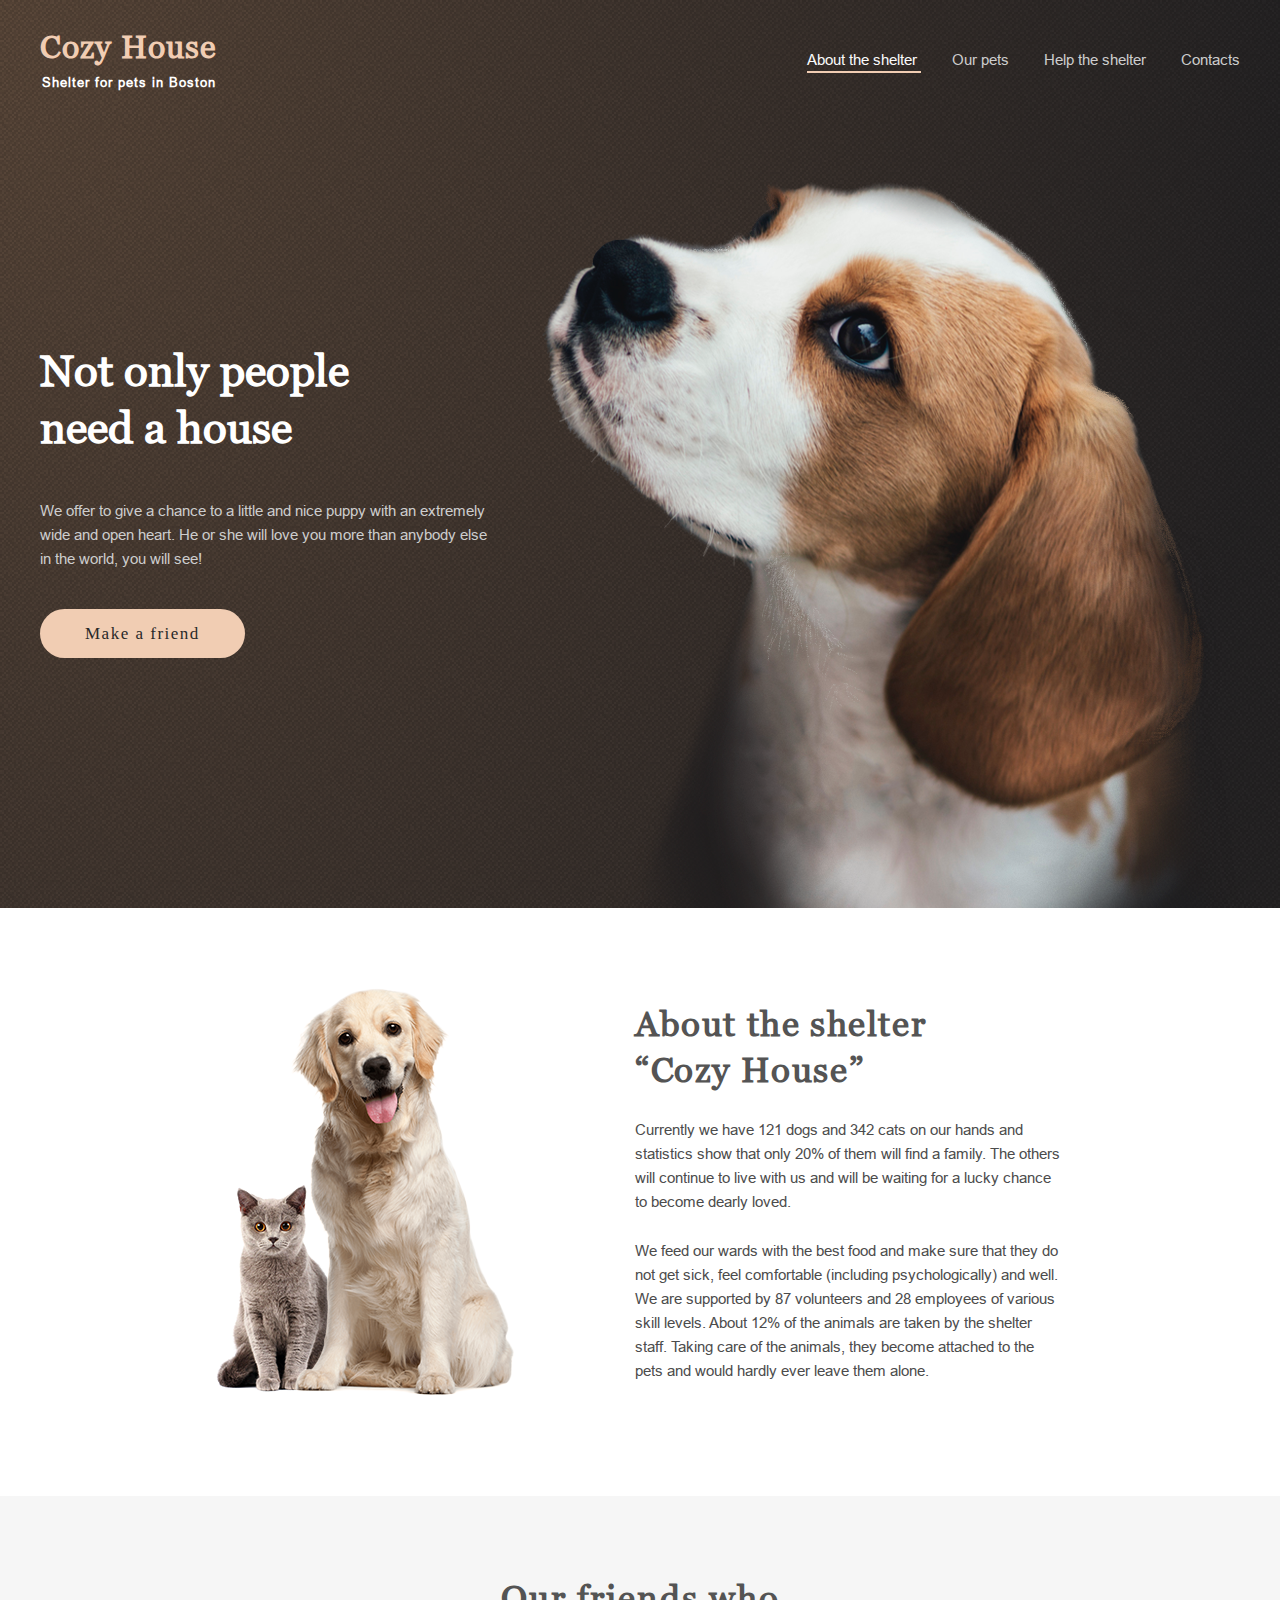
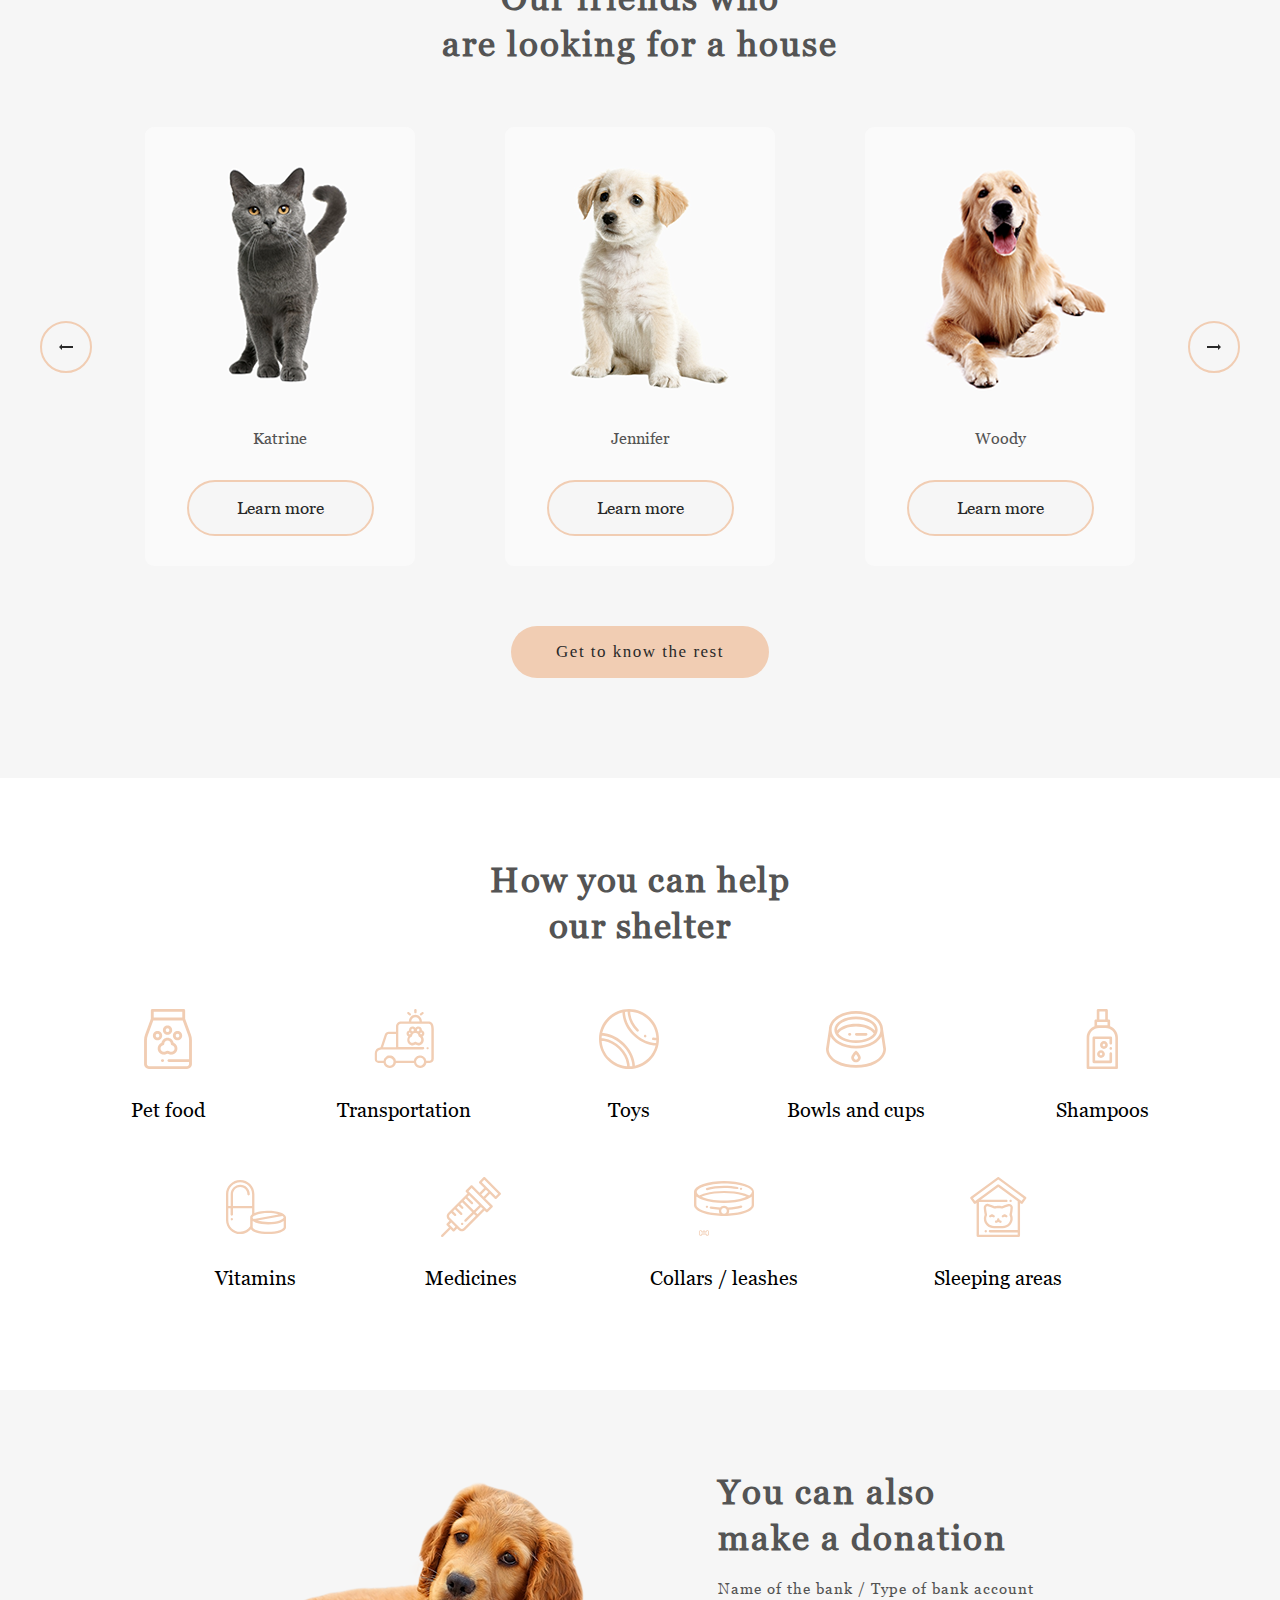
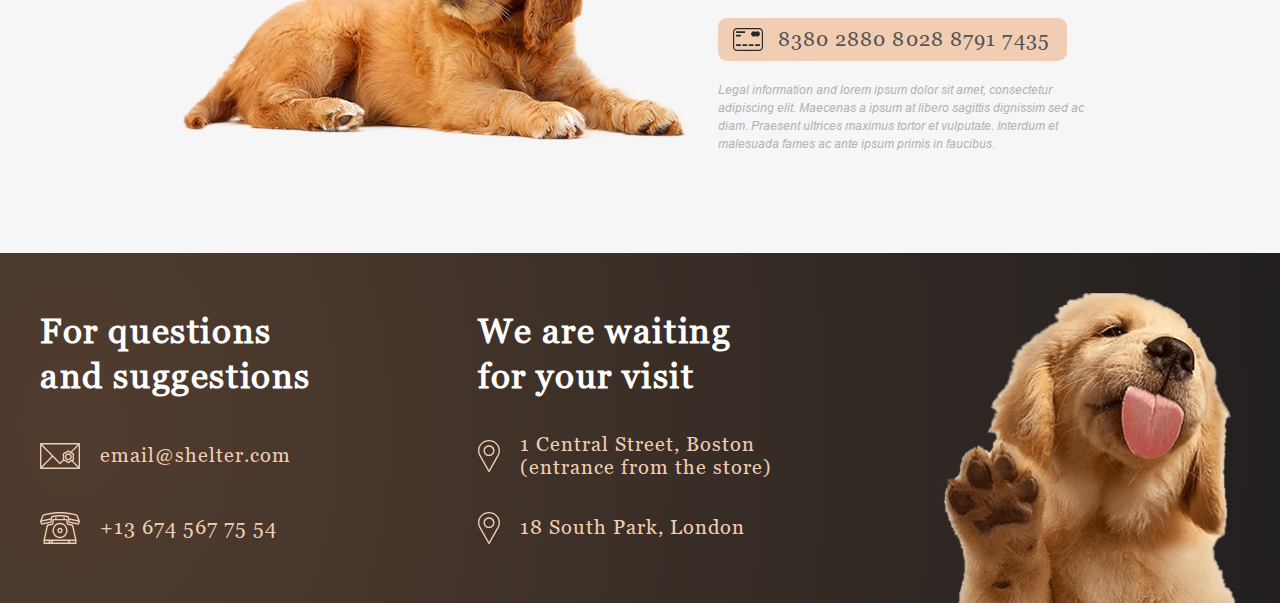
==== commit bf3cc4e2: "feat: create burger menu" ====
--- a/pages/main/index.html
+++ b/pages/main/index.html
@@ -234,6 +234,6 @@
         <div class="footer_pic"></div>
       </div>
     </footer>
-    <script src="../../script.js"></script>
+    <script type="module" src="../../logic/script.js"></script>
   </body>
 </html>
--- a/pages/main/style.css
+++ b/pages/main/style.css
@@ -14,6 +14,14 @@
   background: var(--scroll-color);
   outline: 1px solid transparent;
   border-radius: 20px;
+}
+
+.burger {
+  display: none;
+}
+
+.burger_menu {
+  display: none;
 }
 
 .header {
@@ -792,30 +800,15 @@
   color: var(--button-color-hover);
 }
 
-@media screen and (min-width: 300px) and (max-width: 767.98px) {
-  .burger {
-    width: 30px;
-    height: 22px;
-    display: flex;
-    flex-direction: column;
-    justify-content: space-between;
-    align-items: center;
-    margin-right: 20px;
-    margin-top: 19px;
-  }
-  .burger:hover {
-    cursor: pointer;
-  }
-  .burger_line {
-    display: inline-block;
-    width: 30px;
-    height: 2px;
-    background-color: var(--logo-color);
-  }
-}
-@media screen and (width: 768px) {
+@media screen and (min-width: 768px) and (max-width: 1279.98px) {
   .header_wrapper {
     width: 708px;
+    display: flex;
+    flex-direction: row;
+    justify-content: space-between;
+  }
+  .burger {
+    display: none;
   }
   .startscreen {
     height: 1165px;
@@ -921,22 +914,195 @@
     margin-top: 80px;
     margin-bottom: 60px;
   }
+  .footer {
+    width: 100%;
+    height: 639px;
+    background: var(--footer-background);
+  }
   .footer_wrapper {
     width: 708px;
+    margin: 0 auto;
+    display: flex;
+    justify-content: center;
+    flex-wrap: wrap;
+  }
+  .footer.block {
+    display: flex;
+    flex-direction: column;
+    align-items: flex-start;
+    margin-top: 30px;
+    background: transparent;
   }
   .footer.block.one {
-    margin-left: 34px;
+    width: 278px;
+    height: 234px;
+    margin-right: 65px;
   }
   .footer.block.two {
-    margin-right: 34px;
+    width: 302px;
+    height: 234px;
+  }
+  .footer_link {
+    display: flex;
+    width: 302px;
+  }
+  .footer_link:hover {
+    cursor: pointer;
+  }
+  .footer_title {
+    font-family: "Georgia";
+    font-size: 35px;
+    line-height: 130%;
+    color: var(--section-color-two);
+    margin-bottom: 40px;
+    letter-spacing: 1.6px;
+  }
+  .footer.text_block {
+    height: 32px;
+    display: flex;
+    flex-direction: row;
+    align-items: center;
+    margin-bottom: 40px;
+    background: transparent;
   }
   .footer_pic {
+    width: 300px;
+    height: 310px;
+    background-image: url("../../refs/pics/dogs/footer-puppy.png");
+    background-repeat: no-repeat;
+    margin-top: 65px;
+  }
+  .footer.icon {
+    height: 32px;
+    margin-right: icon;
+    background-image: url("../../refs/icons/icon-email.svg");
+    display: inline-block;
+    background: transparent;
+    background-repeat: no-repeat;
+    margin-right: 20px;
+  }
+  .footer.icon.email {
+    max-width: 40px;
+    background-image: url("../../refs/icons/icon-email.svg");
+  }
+  .footer.icon.phone {
+    max-width: 40px;
+    background-image: url("../../refs/icons/icon-phone.svg");
+  }
+  .footer.icon.address {
+    max-width: 22px;
+    background-image: url("../../refs/icons/icon-marker_first.svg");
+  }
+  .footer.text {
+    height: 23px;
+    font-family: "Georgia";
+    font-size: 20px;
+    line-height: 115%;
+    color: var(--text-footer);
+    letter-spacing: 1px;
+    transition: all 0.4s ease-in-out;
+    background: transparent;
+  }
+  .footer.text.four {
+    height: 46px;
+  }
+  .footer.text:hover {
+    color: var(--button-color-hover);
+  }
+}
+@media screen and (min-width: 300px) and (max-width: 767.98px) {
+  .body.fixed {
+    overflow: hidden;
+  }
+  .burger {
+    width: 30px;
+    height: 22px;
+    display: flex;
+    flex-direction: column;
+    justify-content: space-between;
+    align-items: center;
+    margin-right: 20px;
+    margin-top: 19px;
+    z-index: 300;
+    transition: all 0.3s ease-in-out;
+  }
+  .burger:hover {
+    cursor: pointer;
+  }
+  .burger.active {
+    transform: rotate(90deg);
+  }
+  .burger_line {
+    display: inline-block;
+    width: 30px;
+    height: 2px;
+    background-color: var(--logo-color);
+  }
+  .overlay {
+    position: fixed;
+    width: 100vw;
+    height: 100%;
+    background-color: rgba(0, 0, 0, 0.4);
+    z-index: 200;
+    transition: all 0.4s ease-in-out;
+    transform: translate(100%, 0px);
+  }
+  .overlay.active {
+    transform: translate(0%, 0px);
+  }
+  .overlay:hover {
+    cursor: pointer;
+  }
+  .burger_menu {
+    width: 320px;
+    height: 823px;
+    position: fixed;
+    right: 0;
+    background-color: #292929;
+    display: flex;
+    flex-direction: column;
+    align-items: center;
+    z-index: 250;
+    transition: all 0.4s ease-in-out;
+    transform: translate(100%, 0px);
+  }
+  .burger_menu.active {
+    transform: translate(0%, 0px);
+  }
+  .burger_nav_menu {
+    list-style: none;
+  }
+  .burger_nav_menu_item {
+    font-family: "Arial";
+    font-size: 32px;
+    line-height: 160%;
+    color: #cdcdcd;
+  }
+  .burger_nav_menu_item:not(:last-child) {
+    margin-bottom: 40px;
+  }
+  .burger_nav_menu_item:first-child {
+    margin-top: 248px;
+  }
+  .burger_nav_menu_item:hover {
+    cursor: pointer;
+  }
+  .burger_nav_menu_link {
+    text-decoration: none;
+  }
+  .nav_menu {
     display: none;
   }
-}
-@media screen and (width: 320px) {
+  .header {
+    width: 100%;
+    position: absolute;
+    margin-top: 30px;
+  }
   .header_wrapper {
-    width: 300px;
+    width: 87.5vw;
+    margin: 0 auto;
+    display: flex;
+    justify-content: space-between;
   }
   .logo {
     margin-left: 10px;
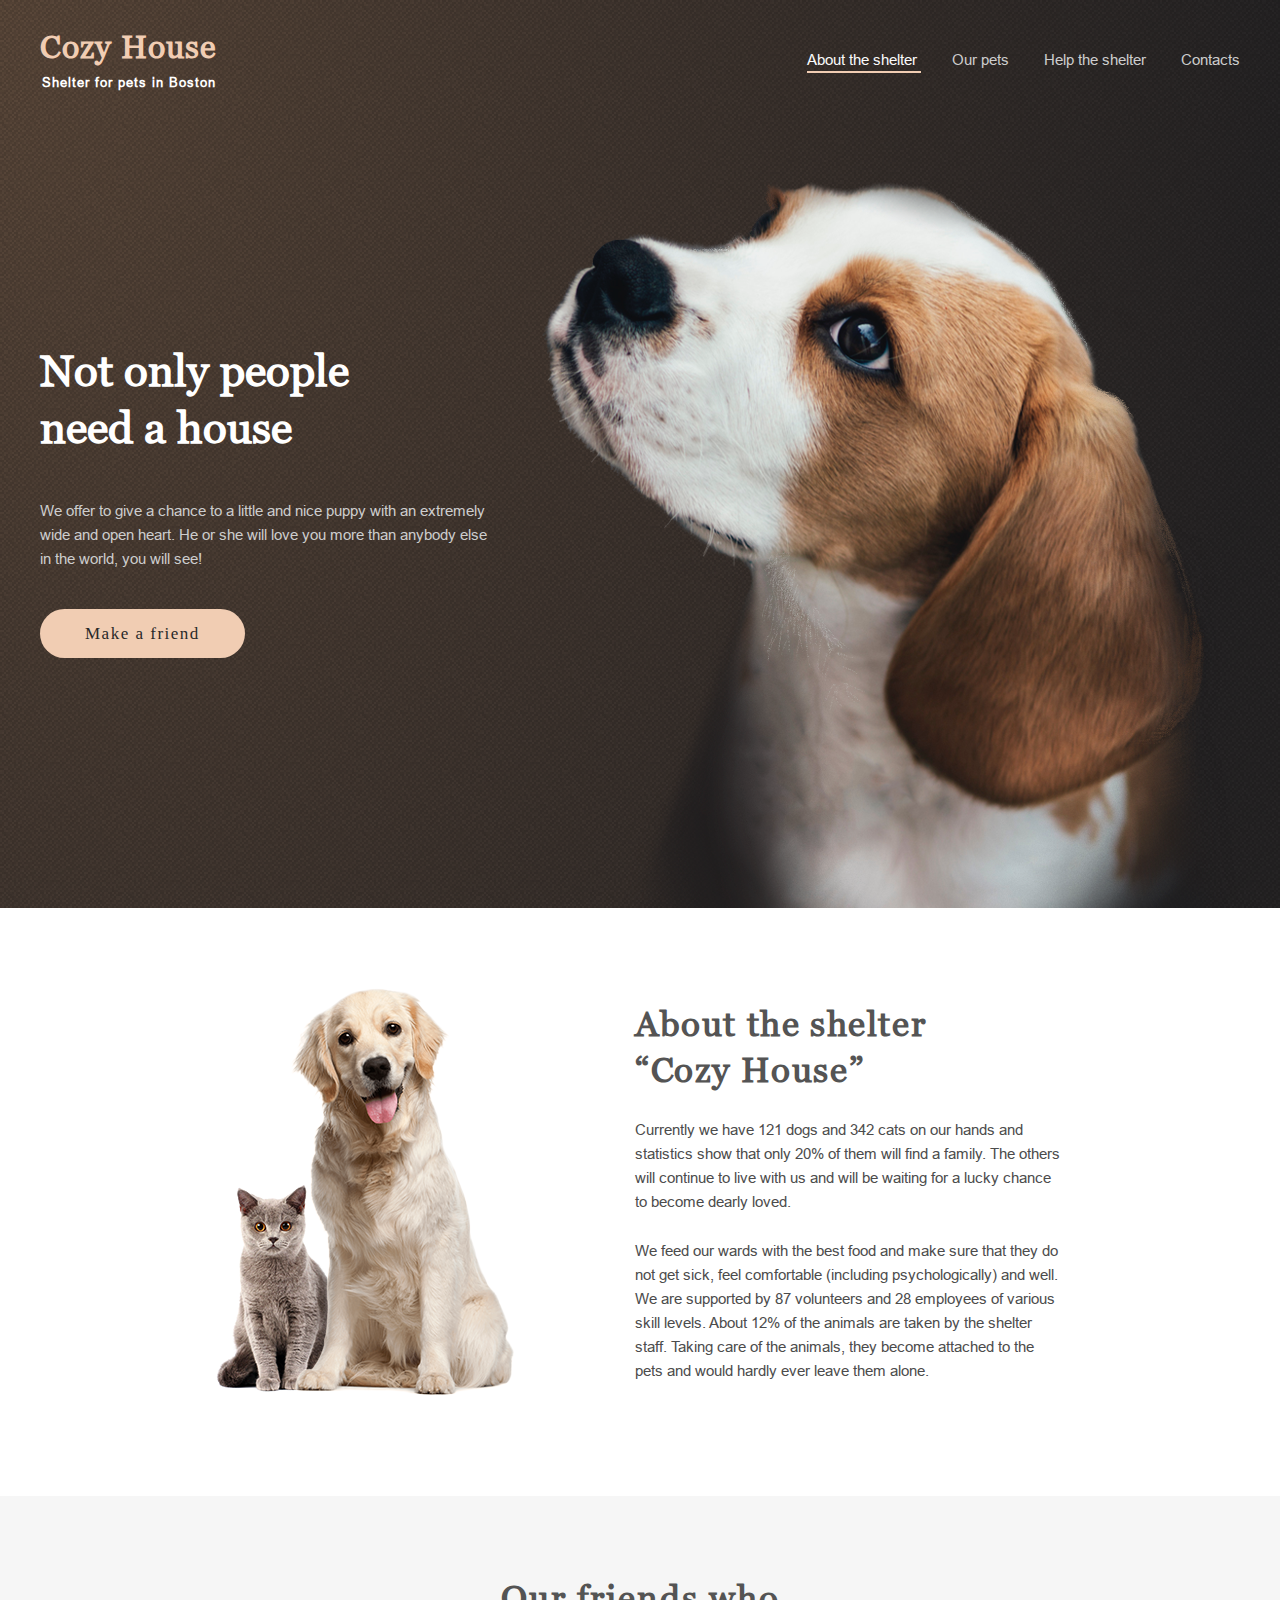
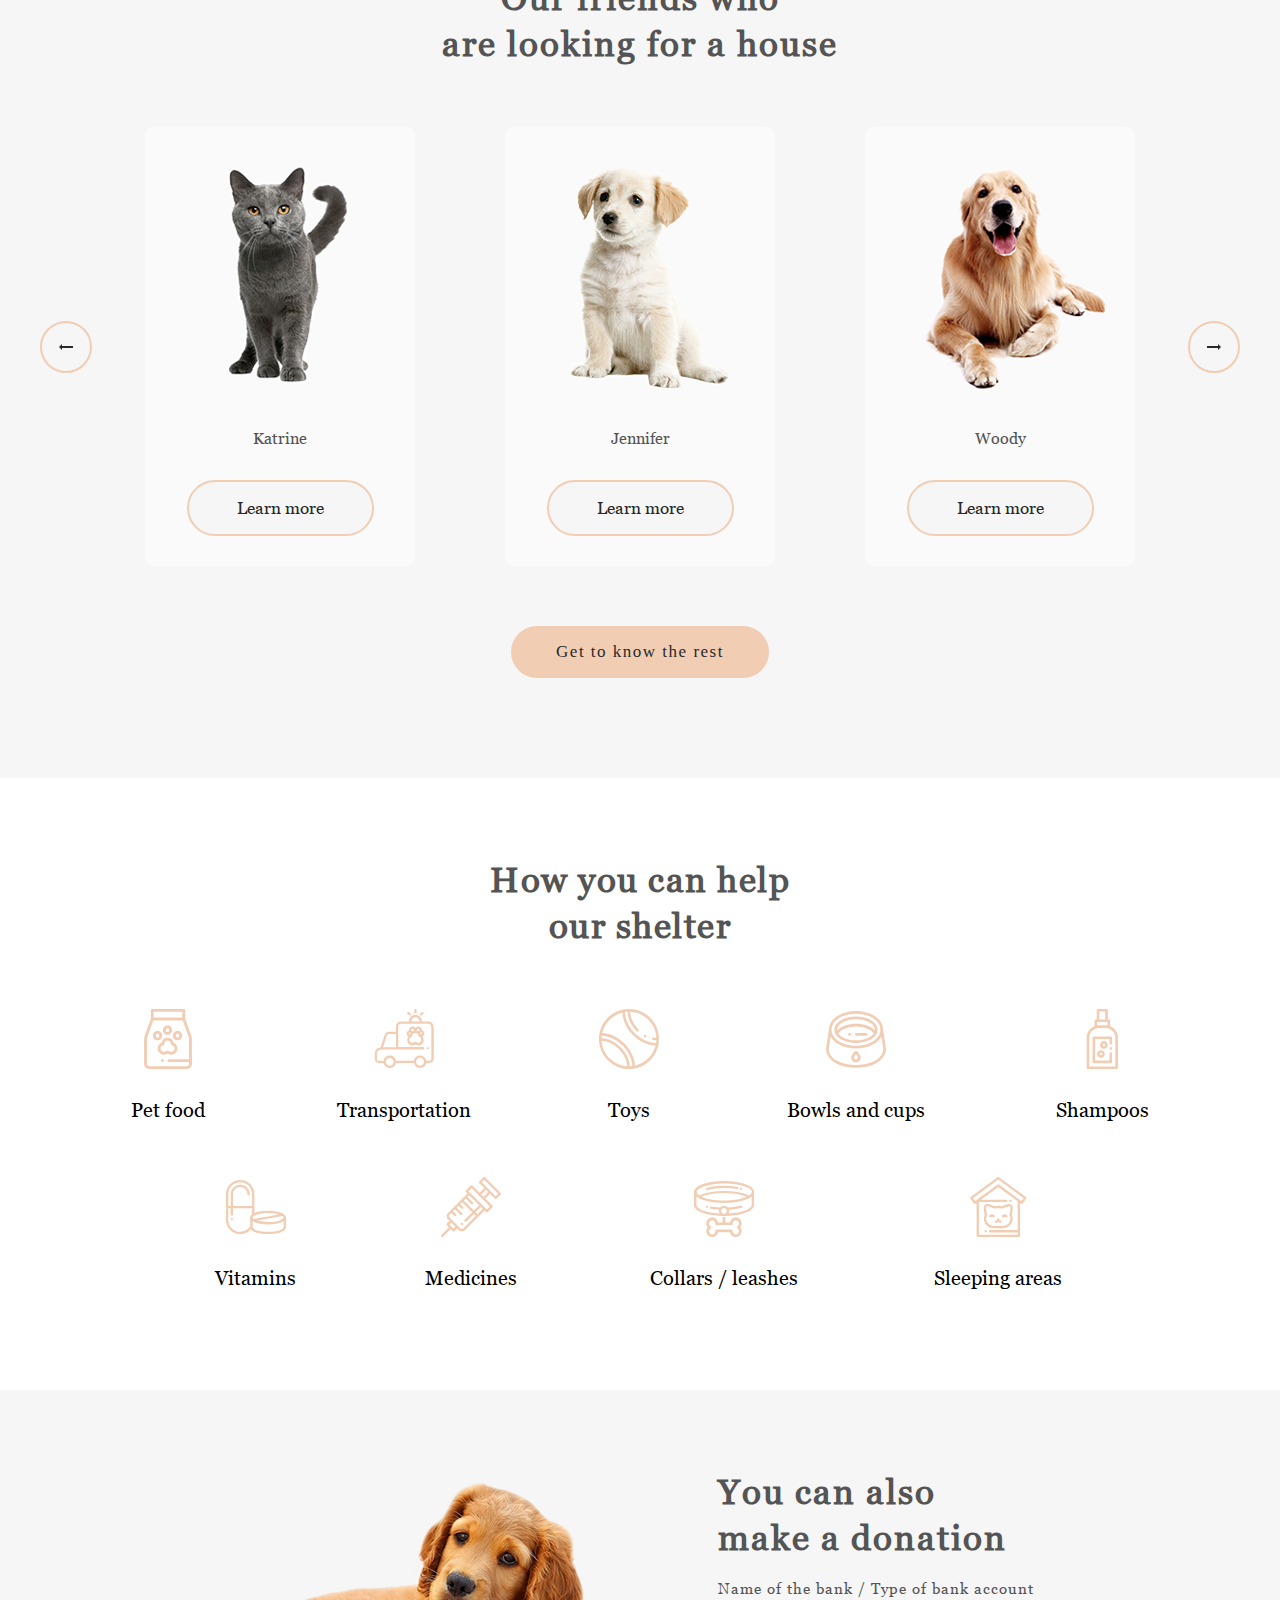
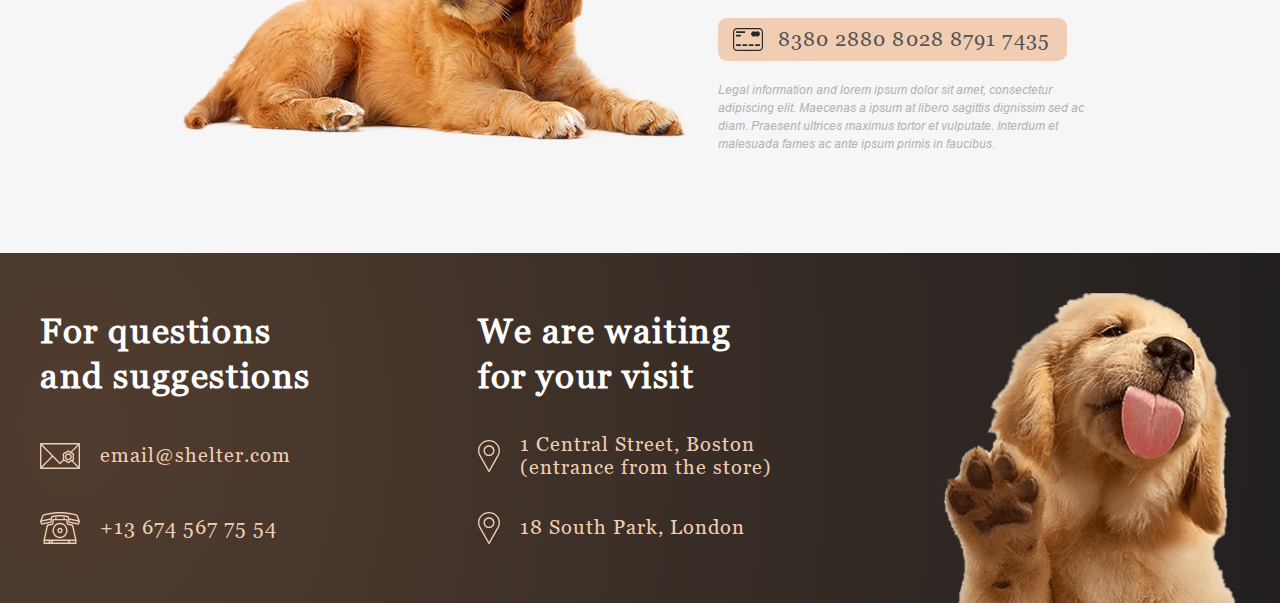
==== commit 9dd6aca1: "feat: anim collar bone" ====
--- a/pages/main/index.html
+++ b/pages/main/index.html
@@ -1,14 +1,14 @@
 <!DOCTYPE html>
 <html lang="en">
   <head>
-    <meta charset="UTF-8">
-    <meta http-equiv="X-UA-Compatible" content="IE=edge">
-    <meta name="viewport" content="width=device-width, initial-scale=1.0">
+    <meta charset="UTF-8" />
+    <meta http-equiv="X-UA-Compatible" content="IE=edge" />
+    <meta name="viewport" content="width=device-width, initial-scale=1.0" />
     <title>Shelter</title>
-    <link rel="icon" href="../../refs/icons/favicon_main_darker.svg">
-    <link rel="stylesheet" href="./style.css">
+    <link rel="icon" href="../../refs/icons/favicon_main_darker.svg" />
+    <link rel="stylesheet" href="./style.css" />
   </head>
-  <body class="body">
+  <body class="body" id="body">
     <header class="header">
       <div class="header_wrapper">
         <a class="logo" href="#no_scroll">
@@ -41,7 +41,7 @@
         <div class="startscreen_wrapper">
           <div class="startscreen_info">
             <h2 class="startscreen_title">
-              Not only people<br>
+              Not only people<br />
               need a house
             </h2>
             <p class="startscreen_text">
@@ -59,7 +59,7 @@
           <div class="about pic"></div>
           <div class="about_info">
             <h2 class="about_text title">
-              About the shelter<br>
+              About the shelter<br />
               “Cozy House”
             </h2>
             <p class="about_text one">
@@ -82,28 +82,30 @@
       <section class="pets" id="pets">
         <div class="pets_wrapper">
           <h2 class="pets title">
-            Our friends who<br>
+            Our friends who<br />
             are looking for a house
           </h2>
           <div class="pets slider">
             <div class="pets button left">
               <span class="pets arrow left"></span>
             </div>
-            <div class="pets slider_cards">
-              <div class="pets slider_cards card one">
-                <div class="pets pet_pic one"></div>
-                <div class="pets pet_name one">Katrine</div>
-                <div class="pets button_contour">Learn more</div>
-              </div>
-              <div class="pets slider_cards card two">
-                <div class="pets pet_pic two"></div>
-                <div class="pets pet_name two">Jennifer</div>
-                <div class="pets button_contour">Learn more</div>
-              </div>
-              <div class="pets slider_cards card three">
-                <div class="pets pet_pic three"></div>
-                <div class="pets pet_name three">Woody</div>
-                <div class="pets button_contour">Learn more</div>
+            <div class="pets slider_cards_wrapper">
+              <div class="pets slider_cards">
+                <div class="pets slider_cards card one">
+                  <div class="pets pet_pic one"></div>
+                  <div class="pets pet_name one">Katrine</div>
+                  <div class="pets button_contour">Learn more</div>
+                </div>
+                <div class="pets slider_cards card two">
+                  <div class="pets pet_pic two"></div>
+                  <div class="pets pet_name two">Jennifer</div>
+                  <div class="pets button_contour">Learn more</div>
+                </div>
+                <div class="pets slider_cards card three">
+                  <div class="pets pet_pic three"></div>
+                  <div class="pets pet_name three">Woody</div>
+                  <div class="pets button_contour">Learn more</div>
+                </div>
               </div>
             </div>
             <div class="pets button right">
@@ -117,7 +119,10 @@
       </section>
       <section class="help" id="help">
         <div class="help_wrapper">
-          <h2 class="help title">How you can help<br> our shelter</h2>
+          <h2 class="help title">
+            How you can help<br />
+            our shelter
+          </h2>
           <div class="help icons">
             <div class="help item one">
               <span class="help pic one"></span>
@@ -166,7 +171,7 @@
           <div class="donation pic"></div>
           <div class="donation info">
             <h2 class="donation title">
-              You can also<br>
+              You can also<br />
               make a donation
             </h2>
             <p class="donation text_one">
@@ -195,9 +200,7 @@
           <a class="footer_link" href="mailto:email@shelter.com">
             <div class="footer text_block one email">
               <span class="footer icon email"></span>
-              <span class="footer text"
-                >email@shelter.com</span
-              >
+              <span class="footer text">email@shelter.com</span>
             </div>
           </a>
           <a class="footer_link" href="tel:+136745677554">
@@ -209,25 +212,29 @@
         </div>
         <div class="footer block two">
           <h2 class="footer_title">
-            We are waiting<br>
+            We are waiting<br />
             for your visit
           </h2>
-          <a class="footer_link" href="https://www.google.com/maps/@60.377065,25.0408794,13z" target="_blank">
+          <a
+            class="footer_link"
+            href="https://www.google.com/maps/@60.377065,25.0408794,13z"
+            target="_blank"
+          >
             <div class="footer text_block one address">
               <span class="footer icon address"></span>
-              <span
-                class="footer text four"
+              <span class="footer text four"
                 >1 Central Street, Boston (entrance from the store)</span
               >
             </div>
           </a>
-          <a class="footer_link" href="https://www.google.com/maps/search/18+South+Park,+London/@51.4314111,-0.1322024,13z/data=!3m1!4b1" target="_blank">
+          <a
+            class="footer_link"
+            href="https://www.google.com/maps/search/18+South+Park,+London/@51.4314111,-0.1322024,13z/data=!3m1!4b1"
+            target="_blank"
+          >
             <div class="footer text_block two address">
               <span class="footer icon address"></span>
-              <span
-                class="footer text"
-                >18 South Park, London</span
-              >
+              <span class="footer text">18 South Park, London</span>
             </div>
           </a>
         </div>
--- a/pages/main/style.css
+++ b/pages/main/style.css
@@ -224,6 +224,10 @@
   justify-content: space-between;
   align-items: center;
 }
+.pets.slider_cards_wrapper {
+  width: 990px;
+  overflow: hidden;
+}
 .pets.button {
   width: 52px;
   height: 52px;
@@ -248,6 +252,8 @@
   border-radius: 0px;
   width: 14px;
   height: 6px;
+  background: transparent;
+  border: none;
 }
 .pets.arrow.left {
   background-image: url("../../refs/icons/Arrow_slider_left.svg");
@@ -259,6 +265,7 @@
   display: flex;
   justify-content: space-between;
   width: 990px;
+  transition: all 0.4s ease-in-out;
 }
 .pets.slider_cards.card {
   display: flex;
@@ -495,6 +502,13 @@
   height: 60px;
   margin-bottom: 30px;
 }
+.help.collars_leashes:hover > .bone {
+  animation-name: bone_anim;
+  animation-duration: 0.8s;
+  animation-iteration-count: 1;
+  animation-timing-function: ease-in-out;
+  animation-fill-mode: forwards;
+}
 .help.collar {
   background-image: url("../../refs/icons/icon-collars-leashes_without_bone.svg");
   background-repeat: no-repeat;
@@ -505,7 +519,7 @@
   z-index: 10;
 }
 .help.bone {
-  background-image: url("../../refs/icons/icon-collars-leashes_only_bone.svg");
+  background-image: url("../../refs/icons/icon-collars-leashes_only_bone_fixed_size_variant.svg");
   background-repeat: no-repeat;
   margin: 0;
   width: 60px;
@@ -609,12 +623,28 @@
     background-image: url("../../refs/icons/icon-medicines_recoloured.svg");
   }
 }
-@keyframes collar_anim {
+@keyframes bone_anim {
   0% {
-    background-image: url("../../refs/icons/icon-collars-leashes_without_bone.svg");
+    background-image: url("../../refs/icons/../../refs/icons/icon-collars-leashes_only_bone_fixed_size_variant.svg");
+    transform: rotate(0deg);
+    background-color: transparent;
+  }
+  25% {
+    transform-origin: top center;
+    transform: rotate(15deg);
+    background-image: url("../../refs/icons/../../refs/icons/icon-collars-leashes_only_bone_fixed_size_variant.svg");
+    background-color: transparent;
+  }
+  75% {
+    transform-origin: top center;
+    transform: rotate(-15deg);
+    background-image: url("../../refs/icons/../../refs/icons/icon-collars-leashes_only_bone_fixed_size_variant.svg");
+    background-color: transparent;
   }
   100% {
-    background-image: url("../../refs/icons/icon-pet-food_recoloured_paw.svg");
+    background-image: url("../../refs/icons/../../refs/icons/icon-collars-leashes_only_bone_fixed_size_variant.svg");
+    background-color: transparent;
+    transform: rotate(0deg);
   }
 }
 @keyframes sleeping_areas_anim {
@@ -859,6 +889,10 @@
   .pets.slider_cards.card.three {
     display: none;
   }
+  .pets.slider_cards_wrapper {
+    width: 580px;
+    overflow: hidden;
+  }
   .help_wrapper {
     width: 708px;
   }
@@ -1021,7 +1055,6 @@
     flex-direction: column;
     justify-content: space-between;
     align-items: center;
-    margin-right: 20px;
     margin-top: 19px;
     z-index: 300;
     transition: all 0.3s ease-in-out;
@@ -1046,6 +1079,8 @@
     z-index: 200;
     transition: all 0.4s ease-in-out;
     transform: translate(100%, 0px);
+    -webkit-backdrop-filter: blur(1px);
+            backdrop-filter: blur(1px);
   }
   .overlay.active {
     transform: translate(0%, 0px);
@@ -1055,7 +1090,7 @@
   }
   .burger_menu {
     width: 320px;
-    height: 823px;
+    height: 100%;
     position: fixed;
     right: 0;
     background-color: #292929;
@@ -1089,6 +1124,13 @@
   }
   .burger_nav_menu_link {
     text-decoration: none;
+    color: #cdcdcd;
+  }
+  .burger_nav_menu_link.active {
+    color: #fafafa;
+  }
+  .burger_nav_menu_link.border {
+    border-bottom: 2px solid var(--logo-color);
   }
   .nav_menu {
     display: none;
@@ -1103,9 +1145,6 @@
     margin: 0 auto;
     display: flex;
     justify-content: space-between;
-  }
-  .logo {
-    margin-left: 10px;
   }
   .nav_menu {
     display: none;
@@ -1242,6 +1281,10 @@
   .pets.slider_cards.card.three {
     display: none;
   }
+  .pets.slider_cards_wrapper {
+    width: 270px;
+    overflow: hidden;
+  }
   .button_filled.slider {
     transform: translate(0px, 50px);
   }
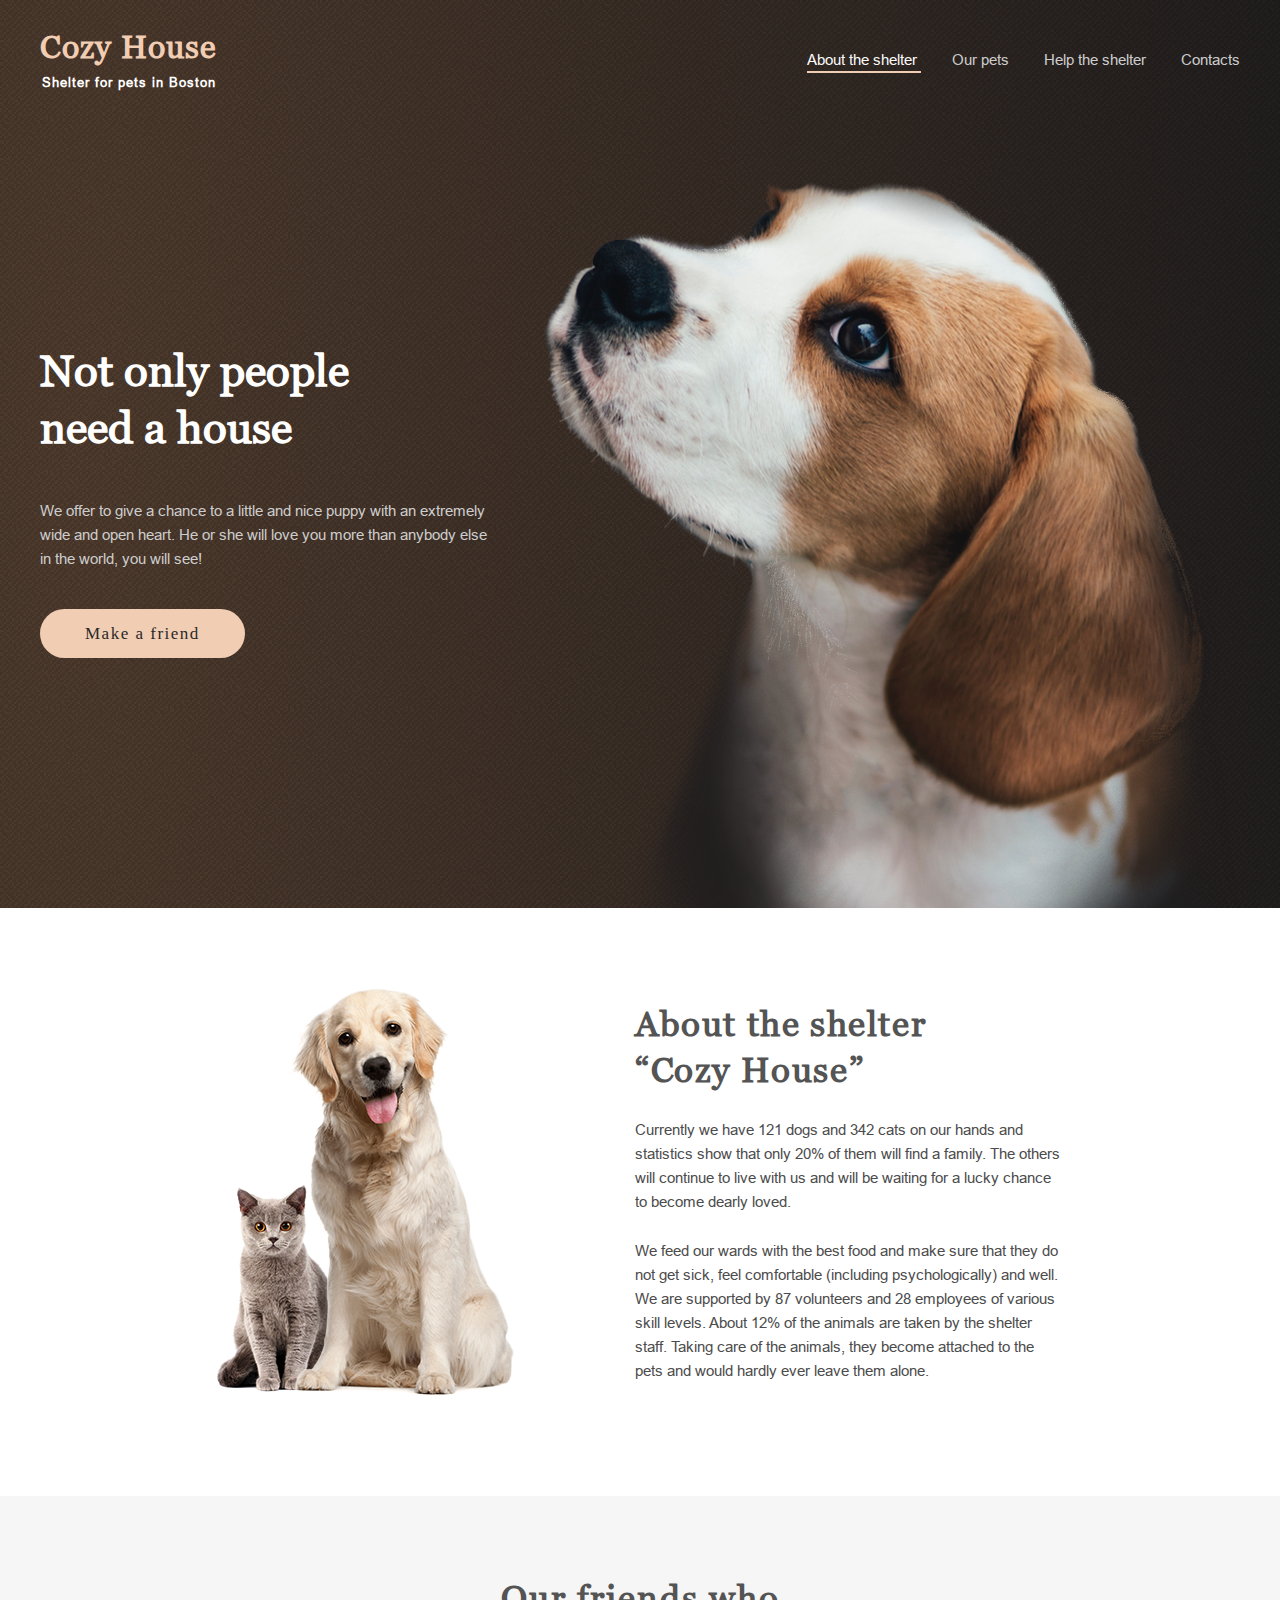
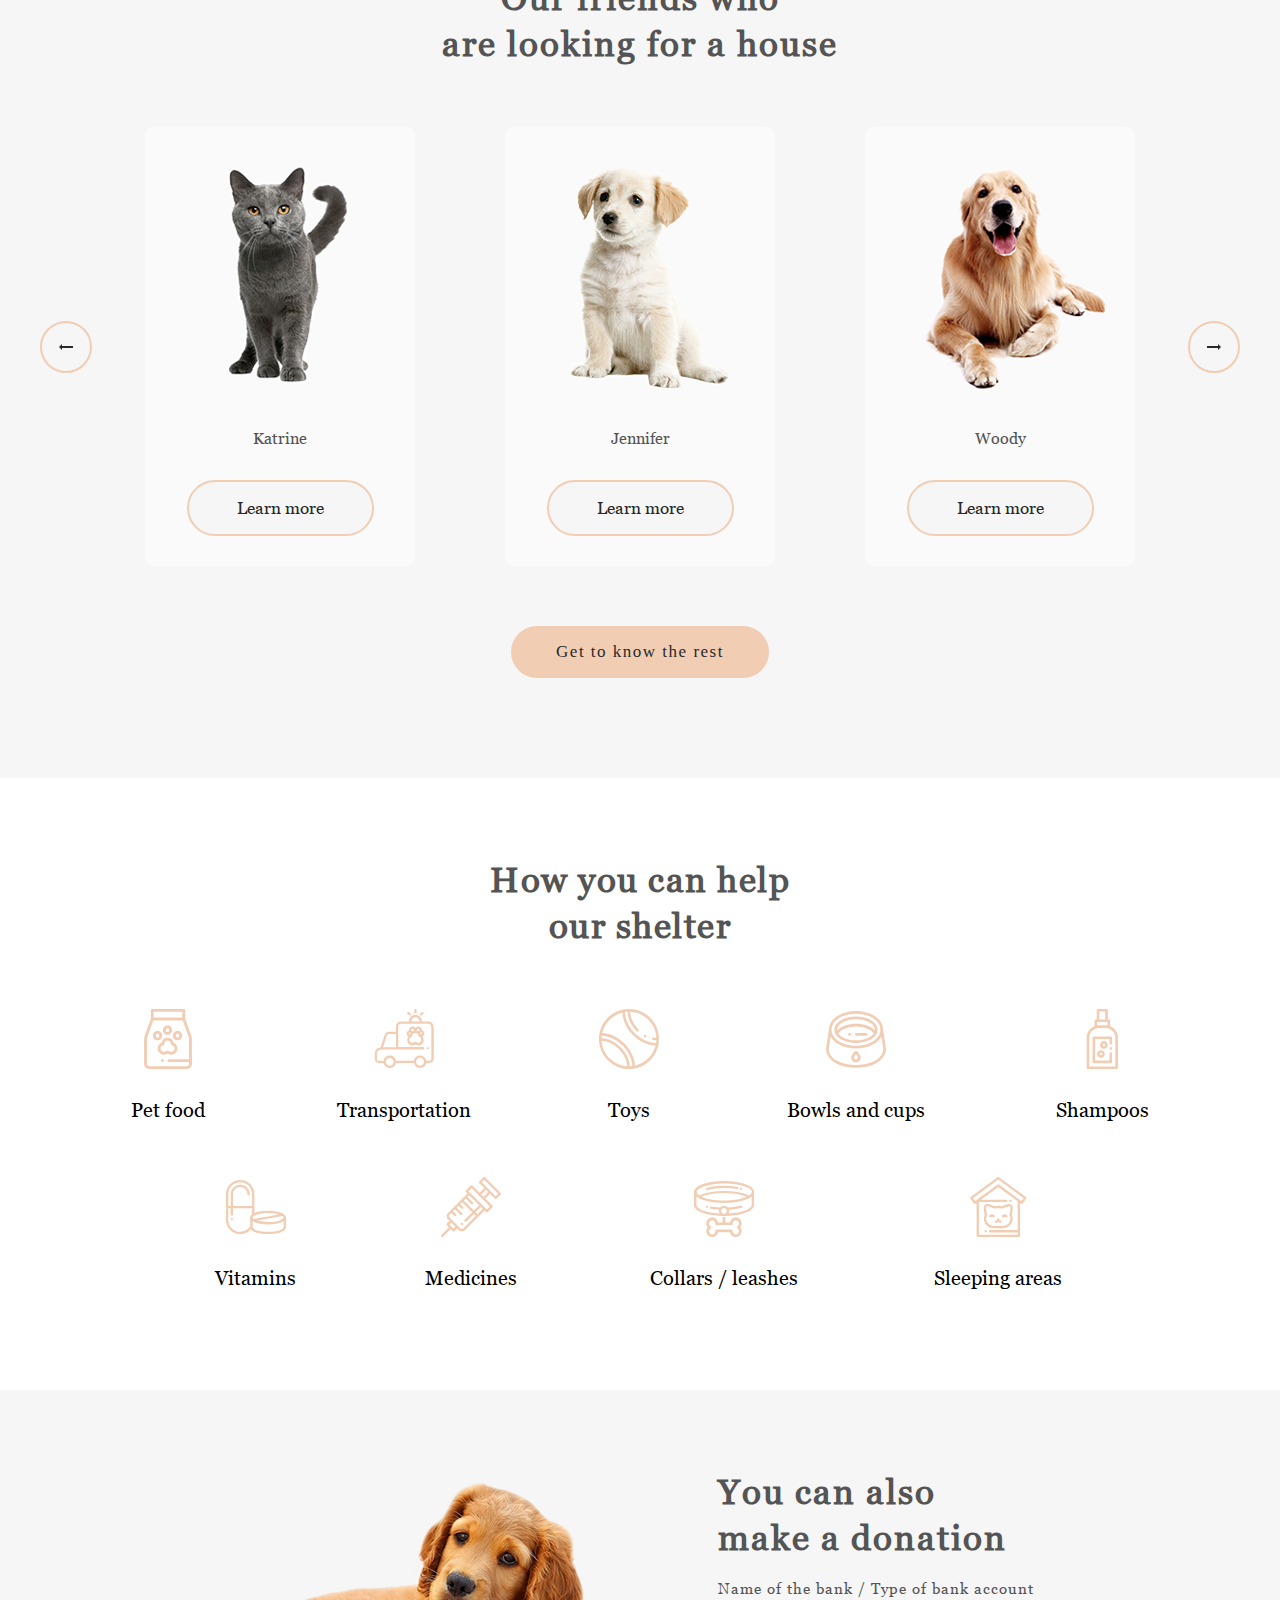
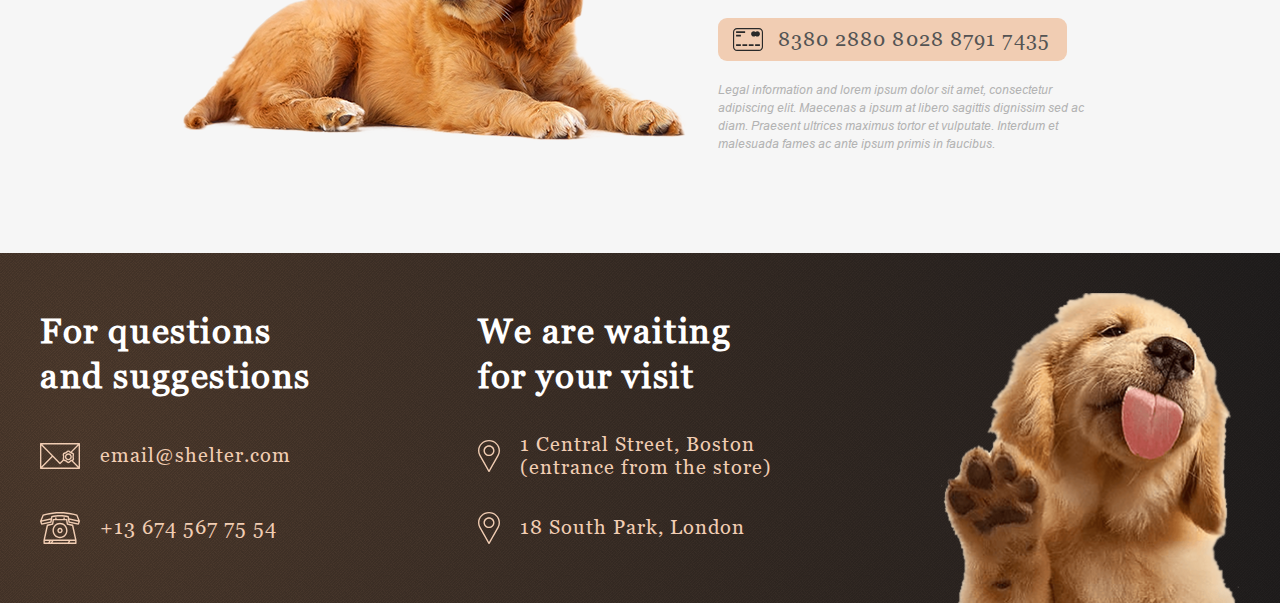
==== commit a4b80665: "feat: work on carousel on main page" ====
--- a/pages/main/index.html
+++ b/pages/main/index.html
@@ -85,23 +85,23 @@
             Our friends who<br />
             are looking for a house
           </h2>
-          <div class="pets slider">
+          <div class="pets carousel">
             <div class="pets button left">
               <span class="pets arrow left"></span>
             </div>
-            <div class="pets slider_cards_wrapper">
-              <div class="pets slider_cards">
-                <div class="pets slider_cards card one">
+            <div class="pets carousel_cards_wrapper">
+              <div class="pets carousel_cards">
+                <div class="pets carousel_cards card one">
                   <div class="pets pet_pic one"></div>
                   <div class="pets pet_name one">Katrine</div>
                   <div class="pets button_contour">Learn more</div>
                 </div>
-                <div class="pets slider_cards card two">
+                <div class="pets carousel_cards card two">
                   <div class="pets pet_pic two"></div>
                   <div class="pets pet_name two">Jennifer</div>
                   <div class="pets button_contour">Learn more</div>
                 </div>
-                <div class="pets slider_cards card three">
+                <div class="pets carousel_cards card three">
                   <div class="pets pet_pic three"></div>
                   <div class="pets pet_name three">Woody</div>
                   <div class="pets button_contour">Learn more</div>
@@ -112,7 +112,7 @@
               <span class="pets arrow right"></span>
             </div>
           </div>
-          <a class="button_filled slider" href="../pets/index.html"
+          <a class="button_filled carousel" href="../pets/index.html"
             >Get to know the rest</a
           >
         </div>
--- a/pages/main/style.css
+++ b/pages/main/style.css
@@ -95,7 +95,7 @@
 .startscreen {
   width: 100%;
   height: 908px;
-  background: url(../../refs/noise/noise_transparent@2x.png), radial-gradient(100% 215.42% at 0% 0%, #5b483a 0%, #262425 100%);
+  background: url("../../refs/noise/noise_transparent@2x.png"), radial-gradient(110.67% 538.64% at 5.73% 50%, #513d2f 0%, #1a1a1c 100%), #211f20;
 }
 .startscreen_wrapper {
   width: 1200px;
@@ -218,13 +218,13 @@
   margin-bottom: 60px;
   letter-spacing: 2px;
 }
-.pets.slider {
+.pets.carousel {
   width: 1200px;
   display: flex;
   justify-content: space-between;
   align-items: center;
 }
-.pets.slider_cards_wrapper {
+.pets.carousel_cards_wrapper {
   width: 990px;
   overflow: hidden;
 }
@@ -261,13 +261,15 @@
 .pets.arrow.right {
   background-image: url("../../refs/icons/Arrow_slider_right.svg");
 }
-.pets.slider_cards {
+.pets.carousel_cards {
   display: flex;
   justify-content: space-between;
   width: 990px;
   transition: all 0.4s ease-in-out;
-}
-.pets.slider_cards.card {
+  -moz-column-gap: 90px;
+       column-gap: 90px;
+}
+.pets.carousel_cards.card {
   display: flex;
   flex-direction: column;
   align-items: center;
@@ -277,7 +279,7 @@
   transition: all 0.4s ease-in-out;
   margin-bottom: 60px;
 }
-.pets.slider_cards.card:hover {
+.pets.carousel_cards.card:hover {
   cursor: pointer;
   background-color: var(--card-color-hover);
   box-shadow: 0px 2px 35px 14px rgba(13, 13, 13, 0.04);
@@ -286,6 +288,8 @@
   width: 270px;
   height: 270px;
   margin-bottom: 30px;
+  border-radius: 9px 9px 0px 0px;
+  background-repeat: no-repeat;
 }
 .pets.pet_pic.one {
   border-radius: 9px 9px 0px 0px;
@@ -508,6 +512,7 @@
   animation-iteration-count: 1;
   animation-timing-function: ease-in-out;
   animation-fill-mode: forwards;
+  animation-play-state: running;
 }
 .help.collar {
   background-image: url("../../refs/icons/icon-collars-leashes_without_bone.svg");
@@ -625,24 +630,24 @@
 }
 @keyframes bone_anim {
   0% {
-    background-image: url("../../refs/icons/../../refs/icons/icon-collars-leashes_only_bone_fixed_size_variant.svg");
+    background-image: url("../../refs/icons/icon-collars-leashes_only_bone_fixed_size_variant.svg");
     transform: rotate(0deg);
     background-color: transparent;
   }
   25% {
     transform-origin: top center;
     transform: rotate(15deg);
-    background-image: url("../../refs/icons/../../refs/icons/icon-collars-leashes_only_bone_fixed_size_variant.svg");
+    background-image: url("../../refs/icons/icon-collars-leashes_only_bone_fixed_size_variant.svg");
     background-color: transparent;
   }
   75% {
     transform-origin: top center;
     transform: rotate(-15deg);
-    background-image: url("../../refs/icons/../../refs/icons/icon-collars-leashes_only_bone_fixed_size_variant.svg");
+    background-image: url("../../refs/icons/icon-collars-leashes_only_bone_fixed_size_variant.svg");
     background-color: transparent;
   }
   100% {
-    background-image: url("../../refs/icons/../../refs/icons/icon-collars-leashes_only_bone_fixed_size_variant.svg");
+    background-image: url("../../refs/icons/icon-collars-leashes_only_bone_fixed_size_variant.svg");
     background-color: transparent;
     transform: rotate(0deg);
   }
@@ -739,7 +744,7 @@
 .footer {
   width: 100%;
   height: 350px;
-  background: var(--footer-background);
+  background: url("../../refs/noise/noise_transparent.png"), radial-gradient(110.67% 538.64% at 5.73% 50%, #513d2f 0%, #1a1a1c 100%), #211f20;
 }
 .footer_wrapper {
   width: 1200px;
@@ -880,16 +885,16 @@
   .pets_wrapper {
     width: 708px;
   }
-  .pets.slider {
+  .pets.carousel {
     width: 708px;
   }
-  .pets.slider_cards {
+  .pets.carousel_cards {
     width: 580px;
   }
-  .pets.slider_cards.card.three {
+  .pets.carousel_cards.card.three {
     display: none;
   }
-  .pets.slider_cards_wrapper {
+  .pets.carousel_cards_wrapper {
     width: 580px;
     overflow: hidden;
   }
@@ -1230,7 +1235,7 @@
     margin-bottom: 42px;
     letter-spacing: 2px;
   }
-  .pets.slider {
+  .pets.carousel {
     width: 270px;
     display: flex;
     justify-content: space-between;
@@ -1265,27 +1270,27 @@
   .pets.arrow.right {
     background-image: url("../../refs/icons/Arrow_slider_right.svg");
   }
-  .pets.slider_cards {
+  .pets.carousel_cards {
     display: flex;
     justify-content: space-between;
     width: 990px;
   }
-  .pets.slider_cards.card:hover {
+  .pets.carousel_cards.card:hover {
     cursor: pointer;
     background-color: var(--card-color-hover);
     box-shadow: 0px 2px 35px 14px rgba(13, 13, 13, 0.04);
   }
-  .pets.slider_cards.card.two {
+  .pets.carousel_cards.card.two {
     display: none;
   }
-  .pets.slider_cards.card.three {
+  .pets.carousel_cards.card.three {
     display: none;
   }
-  .pets.slider_cards_wrapper {
+  .pets.carousel_cards_wrapper {
     width: 270px;
     overflow: hidden;
   }
-  .button_filled.slider {
+  .button_filled.carousel {
     transform: translate(0px, 50px);
   }
   .help_wrapper {
@@ -1343,11 +1348,66 @@
   .help.pic.seven {
     background-image: url("../../refs/icons/icon_medicines_smaller.svg");
   }
-  .help.pic.eight {
-    background-image: url("../../refs/icons/icon_collars_leashes_smaller.svg");
-  }
   .help.pic.nine {
     background-image: url("../../refs/icons/icon_sleeping_area_smaller.svg");
+  }
+  .help.collars_leashes {
+    display: flex;
+    flex-direction: column;
+    justify-content: center;
+    width: 50px;
+    height: 50px;
+    margin-bottom: 20px;
+  }
+  .help.collars_leashes:hover > .bone {
+    animation-name: bone_anim;
+    animation-duration: 0.8s;
+    animation-iteration-count: 1;
+    animation-timing-function: ease-in-out;
+    animation-fill-mode: forwards;
+    animation-play-state: running;
+  }
+  .help.collar {
+    background-image: url("../../refs/icons/icon_collars_leashes_smaller_without_bone.svg");
+    background-repeat: no-repeat;
+    margin: 0;
+    width: 50px;
+    height: 35px;
+    background-size: cover;
+    z-index: 10;
+  }
+  .help.bone {
+    background-image: url("../../refs/icons/icon_collars_leashes_smaller_only_bone.svg");
+    background-repeat: no-repeat;
+    margin: 0;
+    width: 50px;
+    height: 15px;
+    background-size: contain;
+    z-index: 20;
+  }
+  @keyframes bone_anim {
+    0% {
+      background-image: url("../../refs/icons/icon_collars_leashes_smaller_only_bone.svg");
+      transform: rotate(0deg);
+      background-color: transparent;
+    }
+    25% {
+      transform-origin: top center;
+      transform: rotate(15deg);
+      background-image: url("../../refs/icons/icon_collars_leashes_smaller_only_bone.svg");
+      background-color: transparent;
+    }
+    75% {
+      transform-origin: top center;
+      transform: rotate(-15deg);
+      background-image: url("../../refs/icons/icon_collars_leashes_smaller_only_bone.svg");
+      background-color: transparent;
+    }
+    100% {
+      background-image: url("../../refs/icons/icon_collars_leashes_smaller_only_bone.svg");
+      background-color: transparent;
+      transform: rotate(0deg);
+    }
   }
   .help.item {
     height: 87px;
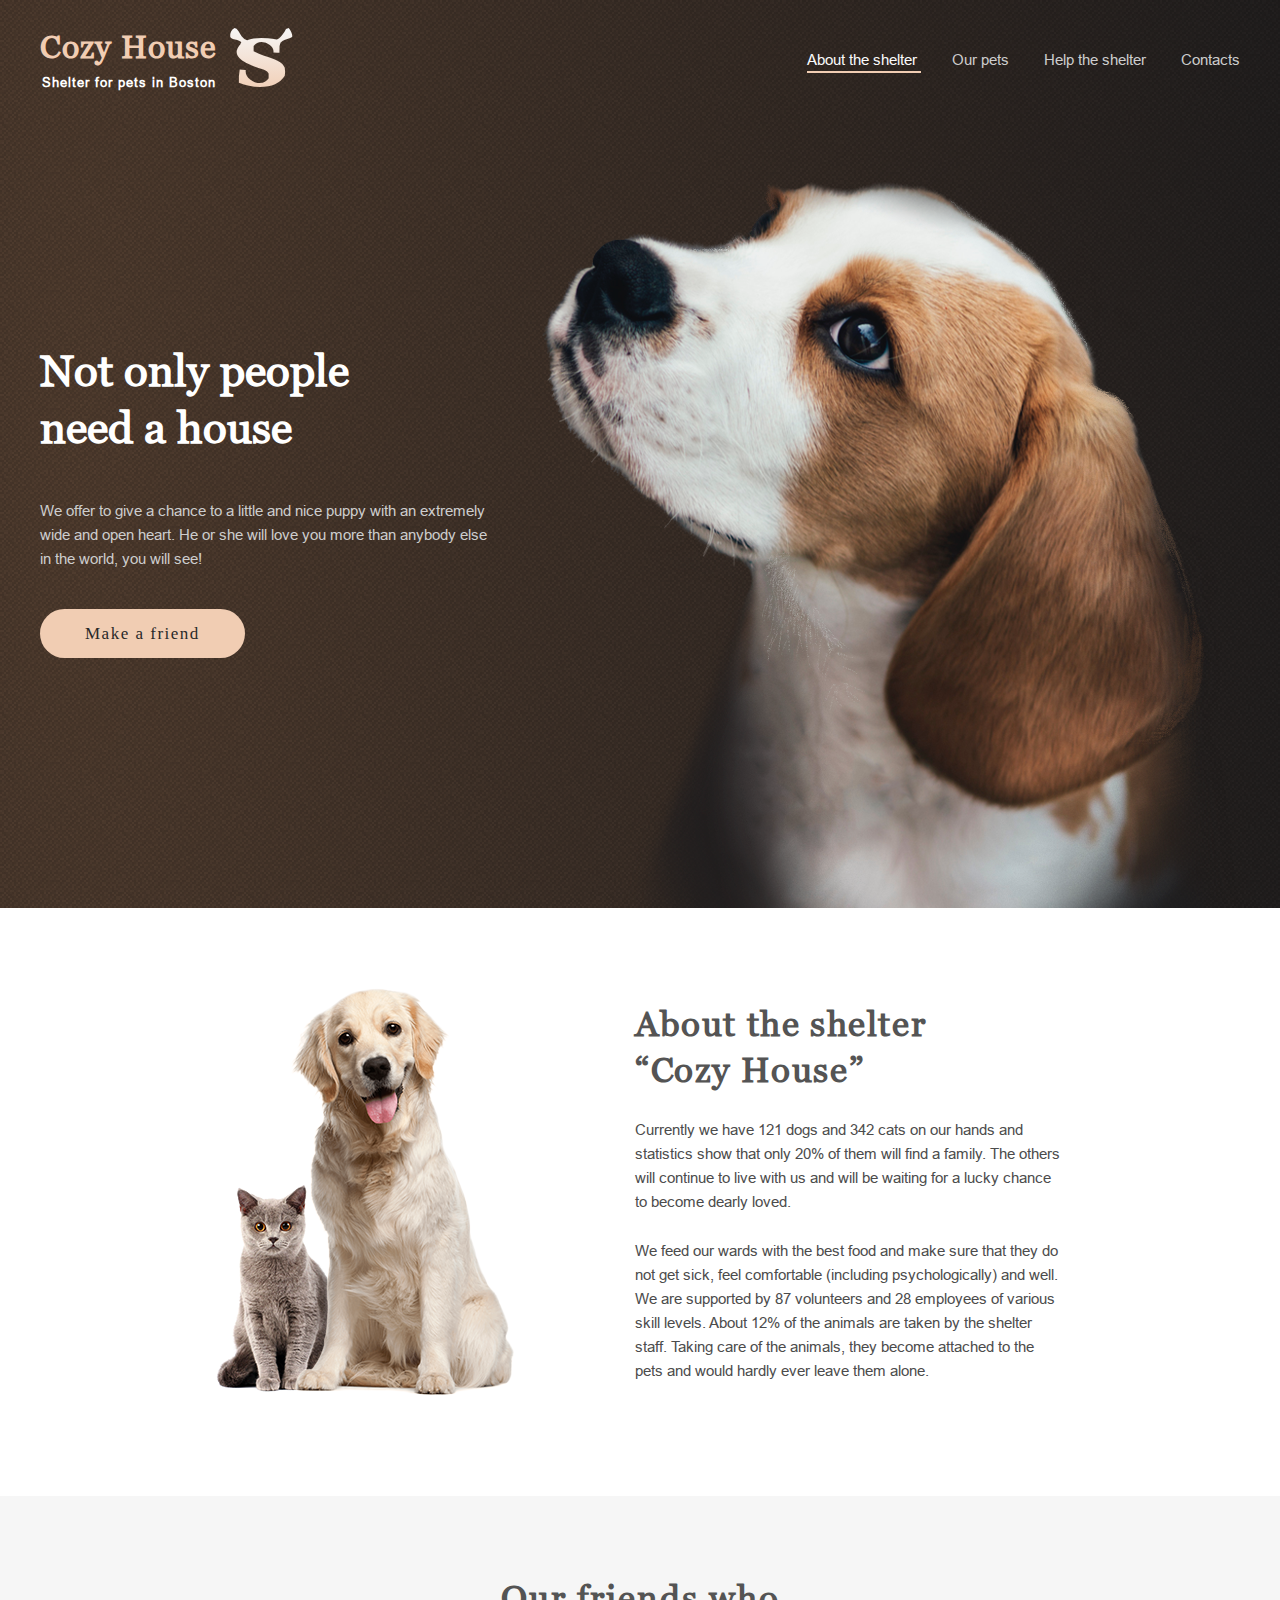
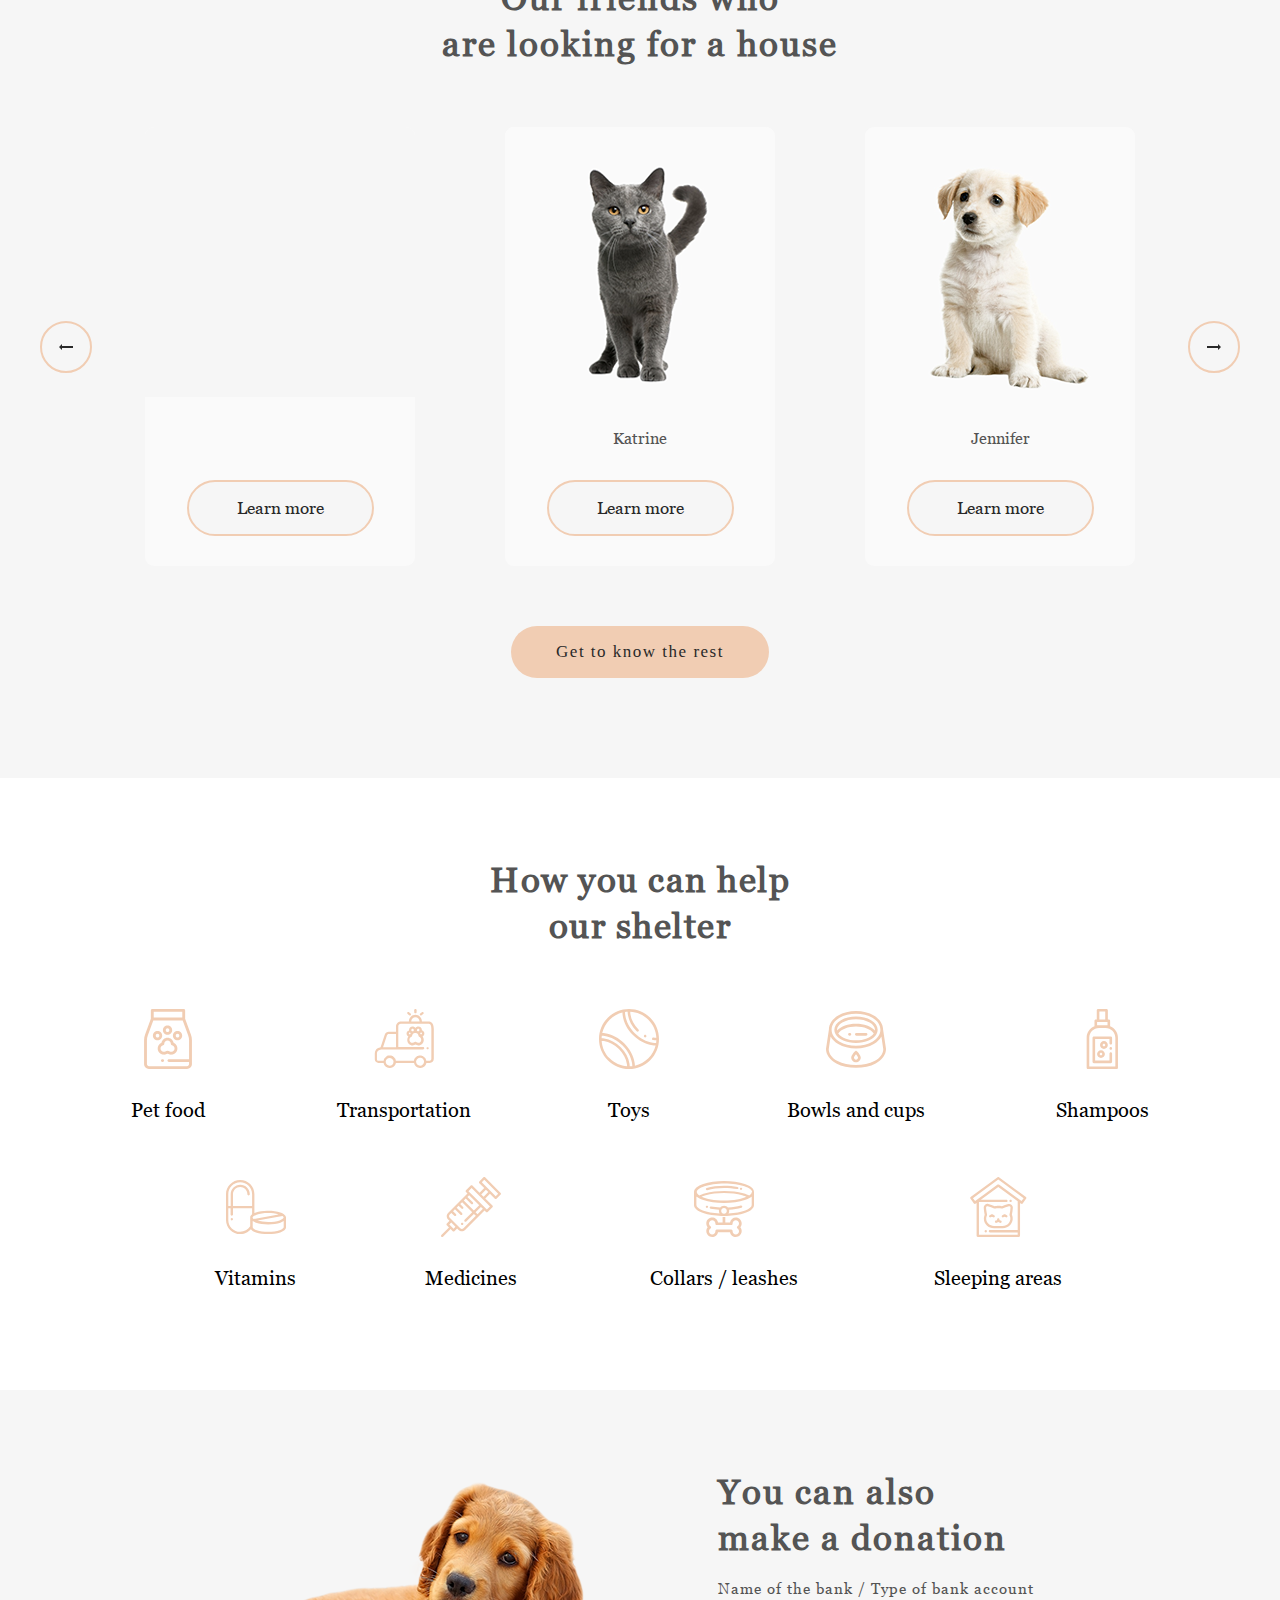
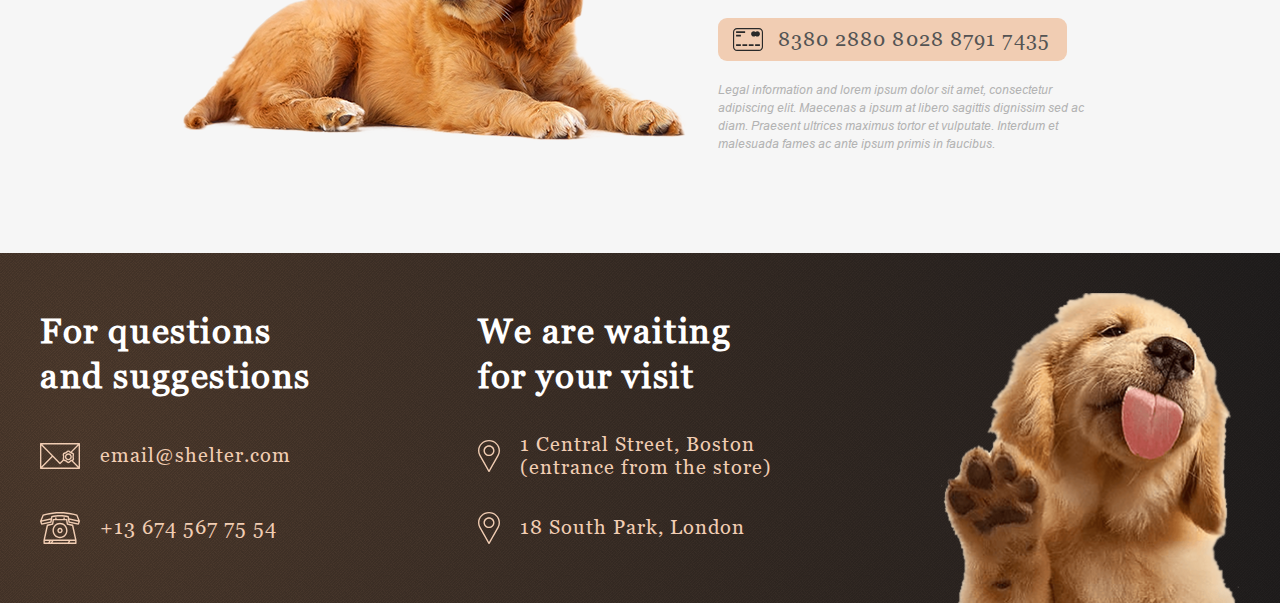
==== commit 5e6ab503: "feat: add moving letter to logo" ====
--- a/pages/main/index.html
+++ b/pages/main/index.html
@@ -11,9 +11,12 @@
   <body class="body" id="body">
     <header class="header">
       <div class="header_wrapper">
-        <a class="logo" href="#no_scroll">
-          <h1 class="logo_one">Cozy House</h1>
-          <h2 class="logo_two">Shelter for pets in Boston</h2>
+        <a class="logo_wrapper" href="../main/index.html">
+          <div class="logo_text">
+            <h1 class="logo_one">Cozy House</h1>
+            <h2 class="logo_two">Shelter for pets in Boston</h2>
+          </div>
+          <div class="logo_icon">S</div>
         </a>
         <nav class="nav_menu">
           <ul class="nav_menu items">
--- a/pages/main/style.css
+++ b/pages/main/style.css
@@ -1,3 +1,4 @@
+@charset "UTF-8";
 @import "../../globals/fonts.css";
 @import "../../globals/reset.css";
 @import "../../globals/variables.css";
@@ -16,6 +17,22 @@
   border-radius: 20px;
 }
 
+html {
+  height: 100%;
+}
+
+.body {
+  min-height: 100%;
+}
+
+.body.fixed {
+  overflow: hidden;
+}
+
+.body.fixed_popup {
+  overflow: hidden;
+}
+
 .burger {
   display: none;
 }
@@ -36,15 +53,26 @@
   justify-content: space-between;
 }
 
-.logo {
+.logo_wrapper {
+  display: flex;
+  flex-direction: row;
+  justify-content: flex-start;
+  align-items: center;
+}
+.logo_text {
   display: flex;
   flex-direction: column;
   align-items: flex-end;
   transition: all 0.4s ease-in-out;
+  margin-right: 20px;
+}
+.logo_text:hover {
+  cursor: pointer;
+  opacity: 0.8;
 }
 .logo_one {
   color: var(--logo-color);
-  font-family: "Georgia";
+  font-family: "Georgia", serif;
   font-size: 32px;
   line-height: 110%;
   margin-bottom: 10px;
@@ -57,11 +85,48 @@
   line-height: 15px;
   letter-spacing: 1px;
 }
-.logo:hover {
-  cursor: pointer;
-  opacity: 0.8;
+.logo_icon {
+  text-transform: uppercase;
+  font-size: 60px;
+  font-family: "Shrek";
+  color: var(--logo-color);
+  background: -webkit-linear-gradient(var(--section-color-three), var(--logo-color));
+  background-clip: text;
+  -webkit-background-clip: text;
+  -webkit-text-fill-color: transparent;
+  padding-right: 10px;
+  position: fixed;
+  margin-left: 190px;
+  /* transform: translate(0px) scale(1);
+  animation-name: moving_logo_letter_anim;
+  animation-duration: 10s;
+  animation-iteration-count: infinite;
+  animation-timing-function: linear; */
 }
 
+/* @keyframes moving_logo_letter_anim {
+  0% {
+    transform: translate(0px) scale(1);
+  }
+  20% {
+    transform: translate(30px) scale(1);
+  }
+  39% {
+    transform: translate(30px) scaleX(-1);
+  }
+  40% {
+    transform: translate(-20px) scaleX(-1);
+  }
+  60% {
+    transform: translate(50px) scale(1);
+  }
+  80% {
+    transform: translate(-20px) scaleX(-1);
+  }
+  100% {
+    transform: translate(0px) scale(1);
+  }
+} */
 .nav_menu {
   display: flex;
   align-items: center;
@@ -110,7 +175,7 @@
   margin-right: 42px;
 }
 .startscreen_title {
-  font-family: "Georgia";
+  font-family: "Georgia", serif;
   font-size: 44px;
   line-height: 130%;
   color: var(--text-color-light-one);
@@ -176,7 +241,7 @@
 }
 .about_text.title {
   margin-bottom: 25px;
-  font-family: "Georgia";
+  font-family: "Georgia", serif;
   font-size: 35px;
   line-height: 130%;
   color: var(--text-color-dark-one);
@@ -209,7 +274,7 @@
 }
 .pets.title {
   width: 400px;
-  font-family: "Georgia";
+  font-family: "Georgia", serif;
   font-size: 35px;
   line-height: 130%;
   text-align: center;
@@ -307,7 +372,7 @@
   background-repeat: no-repeat;
 }
 .pets.pet_name {
-  font-family: "Georgia";
+  font-family: "Georgia", serif;
   line-height: 23px;
   color: var(--text-color-dark-one);
   margin-bottom: 30px;
@@ -317,7 +382,7 @@
 .pets.button_contour {
   width: 187px;
   padding: 15px 0px;
-  font-family: "Georgia";
+  font-family: "Georgia", serif;
   font-size: 17px;
   line-height: 130%;
   color: var(--text-button);
@@ -350,7 +415,7 @@
   width: 308px;
   margin-top: 80px;
   margin-bottom: 60px;
-  font-family: "Georgia";
+  font-family: "Georgia", serif;
   font-size: 35px;
   line-height: 130%;
   color: var(--text-color-dark-one);
@@ -564,7 +629,7 @@
   background-image: url("../../refs/icons/icon-sleeping-area.svg");
 }
 .help.name {
-  font-family: "Georgia";
+  font-family: "Georgia", serif;
   font-size: 20px;
   line-height: 115%;
   text-align: center;
@@ -686,7 +751,7 @@
   justify-content: flex-start;
 }
 .donation.title {
-  font-family: "Georgia";
+  font-family: "Georgia", serif;
   font-size: 35px;
   line-height: 130%;
   color: var(--text-color-dark-one);
@@ -694,7 +759,7 @@
   letter-spacing: 2px;
 }
 .donation.text_one {
-  font-family: "Georgia";
+  font-family: "Georgia", serif;
   font-size: 15px;
   line-height: 110%;
   color: var(--text-color-dark-one);
@@ -733,7 +798,7 @@
 }
 .donation.card_number {
   width: 274px;
-  font-family: "Georgia";
+  font-family: "Georgia", serif;
   font-size: 20px;
   line-height: 115%;
   color: var(--text-color-dark-one);
@@ -775,7 +840,7 @@
   cursor: pointer;
 }
 .footer_title {
-  font-family: "Georgia";
+  font-family: "Georgia", serif;
   font-size: 35px;
   line-height: 130%;
   color: var(--section-color-two);
@@ -820,7 +885,7 @@
 }
 .footer.text {
   height: 23px;
-  font-family: "Georgia";
+  font-family: "Georgia", serif;
   font-size: 20px;
   line-height: 115%;
   color: var(--text-footer);
@@ -989,7 +1054,7 @@
     cursor: pointer;
   }
   .footer_title {
-    font-family: "Georgia";
+    font-family: "Georgia", serif;
     font-size: 35px;
     line-height: 130%;
     color: var(--section-color-two);
@@ -1034,7 +1099,7 @@
   }
   .footer.text {
     height: 23px;
-    font-family: "Georgia";
+    font-family: "Georgia", serif;
     font-size: 20px;
     line-height: 115%;
     color: var(--text-footer);
@@ -1670,7 +1735,7 @@
   }
   .donation.card_number {
     width: 206px;
-    font-family: "Georgia";
+    font-family: "Georgia", serif;
     font-size: 15px;
     line-height: 115%;
     color: var(--text-color-dark-one);
@@ -1773,7 +1838,7 @@
   }
   .footer.text {
     height: 23px;
-    font-family: "Georgia";
+    font-family: "Georgia", serif;
     font-size: 20px;
     line-height: 115%;
     color: var(--text-footer);
@@ -1787,4 +1852,157 @@
   .footer.text:hover {
     color: var(--button-color-hover);
   }
+}
+.popup {
+  width: 900px;
+  height: 500px;
+  background-color: var(--card-color);
+  border-radius: 9px;
+  box-shadow: 0px 2px 35px 14px rgba(13, 13, 13, 0.04);
+  left: 50%;
+  top: 50%;
+  transform: translate(-50%, -50%);
+  z-index: 100;
+  position: fixed;
+}
+.popup_wrapper {
+  width: 900px;
+  height: 500px;
+  display: flex;
+  flex-direction: row;
+}
+.popup_cross_circle {
+  width: 52px;
+  height: 52px;
+  border: 2px solid #f1cdb3;
+  border-radius: 100px;
+  top: 0;
+  right: 0;
+  position: absolute;
+  transform: translate(50px, -50px);
+  display: flex;
+  flex-direction: row;
+  justify-content: center;
+  align-items: center;
+  transition: all 0.4s ease-in-out;
+}
+.popup_cross_circle:hover {
+  cursor: pointer;
+  background-color: rgba(0, 0, 0, 0.4);
+}
+.popup_cross_circle:hover > .popup_cross::before {
+  background-color: var(--element-active);
+  transform: rotate(-135deg);
+}
+.popup_cross_circle:hover > .popup_cross::after {
+  background-color: var(--element-active);
+  transform: rotate(-45deg);
+}
+.popup_cross {
+  width: 15px;
+  height: 15px;
+  display: inline-block;
+  position: absolute;
+  transform: translate(0px, 7px);
+}
+.popup_cross::before {
+  content: "";
+  width: 15px;
+  height: 2px;
+  transform: rotate(45deg);
+  background-color: var(--text-color-dark-one);
+  position: absolute;
+  transform-origin: center center;
+  transition: all 0.4s ease-in-out;
+}
+.popup_cross::after {
+  content: "";
+  width: 15px;
+  height: 2px;
+  transform: rotate(135deg);
+  background-color: var(--text-color-dark-one);
+  position: absolute;
+  transform-origin: center center;
+  transition: all 0.4s ease-in-out;
+}
+.popup_shadow {
+  width: 100%;
+  height: 100vh;
+  position: fixed;
+  background-color: rgba(0, 0, 0, 0.4);
+  z-index: 50;
+  left: 50%;
+  top: 50%;
+  transform: translate(-50%, -50%);
+}
+.popup_pic {
+  width: 500px;
+  height: 500px;
+  background-image: url("../../refs/modal/charly.png");
+  background-repeat: no-repeat;
+  background-size: contain;
+  border-radius: 9px 0px 0px 9px;
+}
+.popup_info_wrapper {
+  width: 351px;
+  height: 362px;
+  display: flex;
+  flex-direction: column;
+  margin-left: 29px;
+  margin-top: 50px;
+}
+.popup_name {
+  font-family: "Georgia", serif;
+  font-weight: 400;
+  font-size: 35px;
+  line-height: 130%;
+  color: var(--text-color-dark-one);
+  margin-bottom: 10px;
+}
+.popup_type_species_wrapper {
+  display: flex;
+  flex-direction: row;
+  margin-bottom: 40px;
+}
+.popup_pet_type {
+  font-family: "Georgia", serif;
+  font-weight: 400;
+  font-size: 20px;
+  line-height: 115%;
+  margin-right: 10px;
+}
+.popup_pet_species {
+  font-family: "Georgia", serif;
+  font-weight: 400;
+  font-size: 20px;
+  line-height: 115%;
+}
+.popup_text {
+  font-family: "Georgia", serif;
+  font-weight: 400;
+  font-size: 15px;
+  line-height: 110%;
+  margin-bottom: 40px;
+}
+.popup_list {
+  display: flex;
+  flex-direction: column;
+  list-style: none;
+  height: 102px;
+  justify-content: space-between;
+}
+.popup_list_item {
+  font-style: normal;
+  font-weight: 700;
+  font-size: 15px;
+  line-height: 110%;
+  color: var(--text-color-dark-one);
+}
+.popup_list_item::before {
+  content: "•";
+  color: var(--element-active);
+  display: inline-block;
+  width: 5px;
+  height: 5px;
+  margin-right: 10px;
 }/*# sourceMappingURL=style.css.map */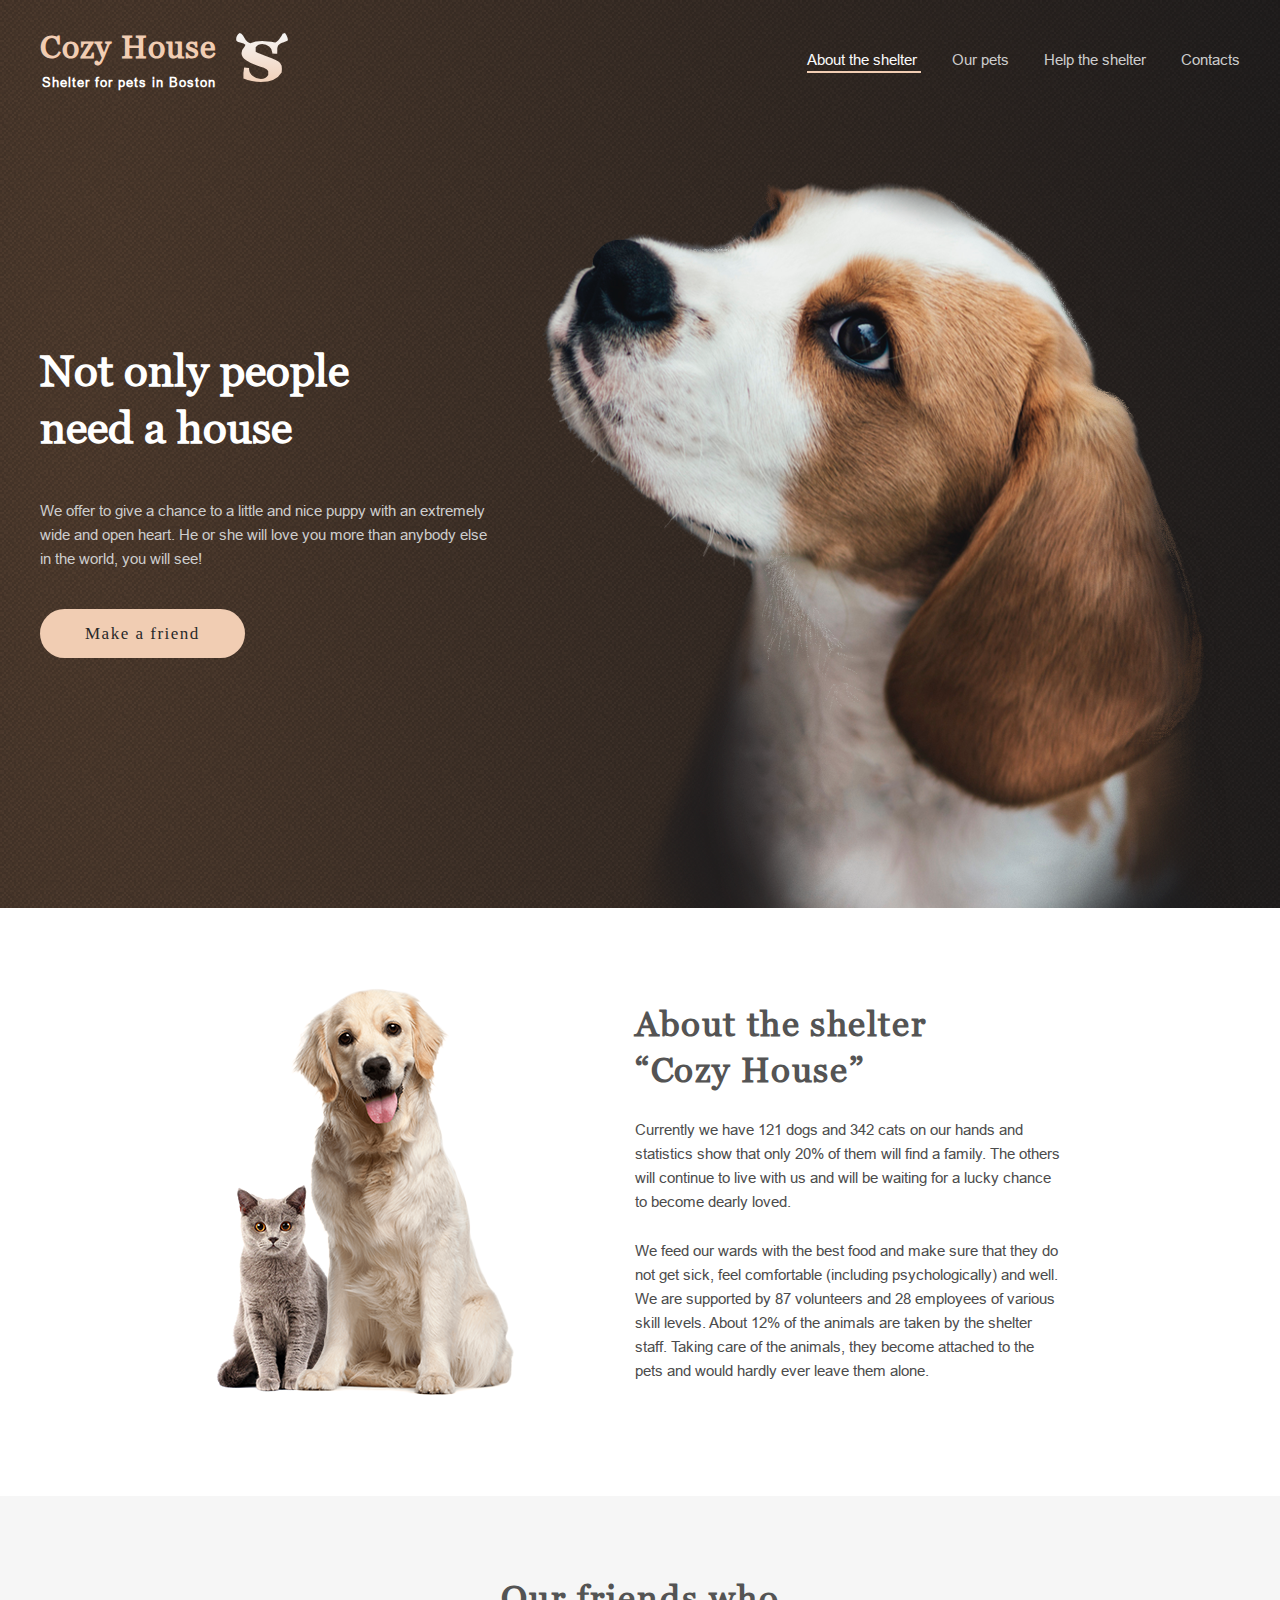
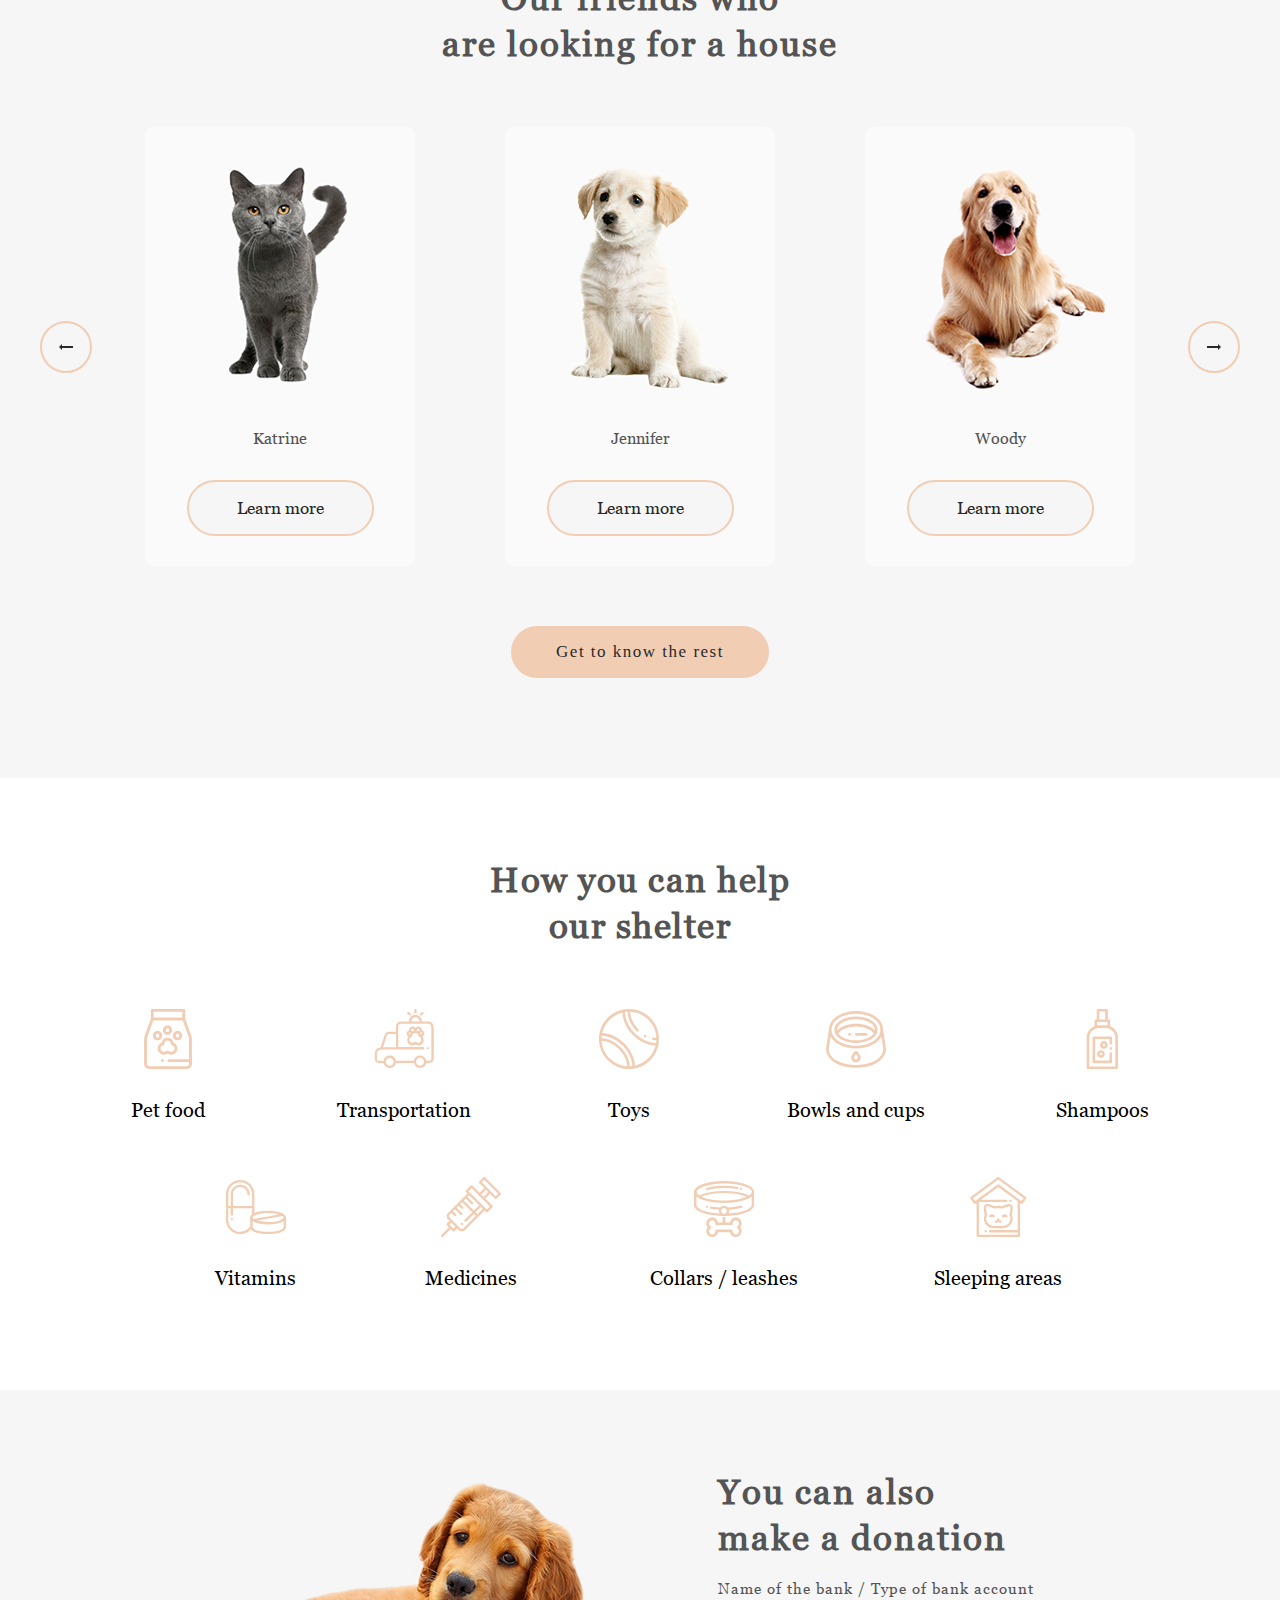
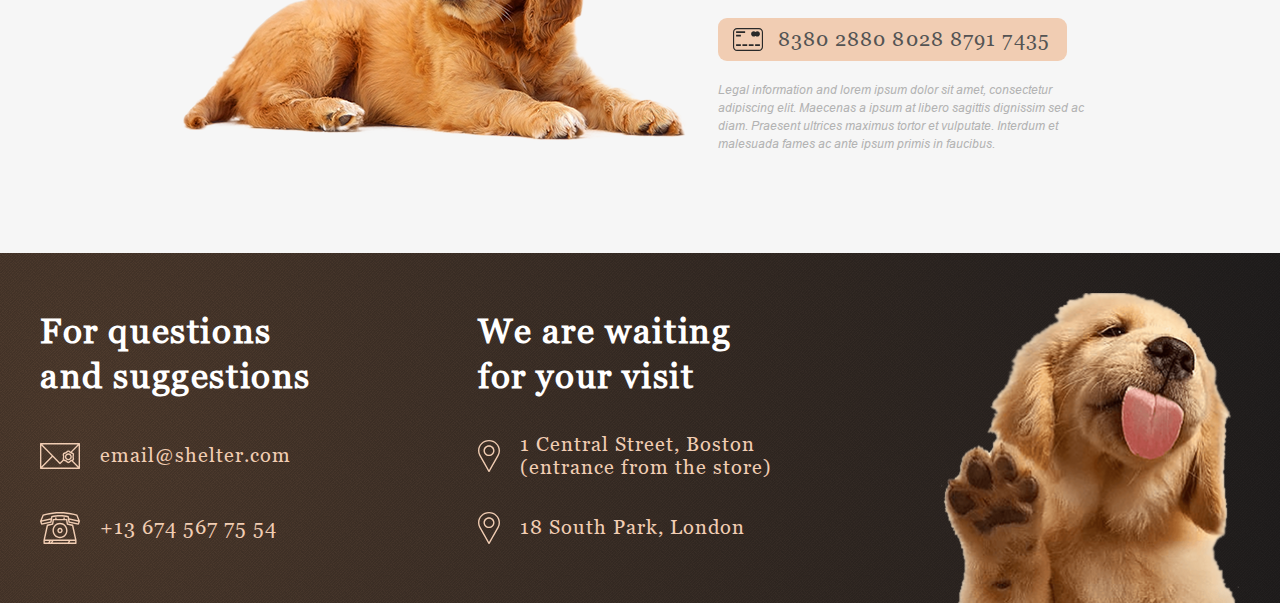
==== commit 37bd0225: "feat: add popup" ====
--- a/pages/main/index.html
+++ b/pages/main/index.html
@@ -94,17 +94,17 @@
             </div>
             <div class="pets carousel_cards_wrapper">
               <div class="pets carousel_cards">
-                <div class="pets carousel_cards card one">
+                <div class="pets carousel_cards card one" id="4">
                   <div class="pets pet_pic one"></div>
                   <div class="pets pet_name one">Katrine</div>
                   <div class="pets button_contour">Learn more</div>
                 </div>
-                <div class="pets carousel_cards card two">
+                <div class="pets carousel_cards card two" id="0">
                   <div class="pets pet_pic two"></div>
                   <div class="pets pet_name two">Jennifer</div>
                   <div class="pets button_contour">Learn more</div>
                 </div>
-                <div class="pets carousel_cards card three">
+                <div class="pets carousel_cards card three" id="2">
                   <div class="pets pet_pic three"></div>
                   <div class="pets pet_name three">Woody</div>
                   <div class="pets button_contour">Learn more</div>
--- a/pages/main/style.css
+++ b/pages/main/style.css
@@ -87,7 +87,7 @@
 }
 .logo_icon {
   text-transform: uppercase;
-  font-size: 60px;
+  font-size: 50px;
   font-family: "Shrek";
   color: var(--logo-color);
   background: -webkit-linear-gradient(var(--section-color-three), var(--logo-color));
@@ -95,38 +95,8 @@
   -webkit-background-clip: text;
   -webkit-text-fill-color: transparent;
   padding-right: 10px;
-  position: fixed;
-  margin-left: 190px;
-  /* transform: translate(0px) scale(1);
-  animation-name: moving_logo_letter_anim;
-  animation-duration: 10s;
-  animation-iteration-count: infinite;
-  animation-timing-function: linear; */
 }
 
-/* @keyframes moving_logo_letter_anim {
-  0% {
-    transform: translate(0px) scale(1);
-  }
-  20% {
-    transform: translate(30px) scale(1);
-  }
-  39% {
-    transform: translate(30px) scaleX(-1);
-  }
-  40% {
-    transform: translate(-20px) scaleX(-1);
-  }
-  60% {
-    transform: translate(50px) scale(1);
-  }
-  80% {
-    transform: translate(-20px) scaleX(-1);
-  }
-  100% {
-    transform: translate(0px) scale(1);
-  }
-} */
 .nav_menu {
   display: flex;
   align-items: center;
@@ -264,6 +234,7 @@
 .pets {
   width: 100%;
   background-color: var(--section-color-three);
+  transition: all 0.4s ease-in-out;
 }
 .pets_wrapper {
   width: 1200px;
@@ -1934,6 +1905,8 @@
   left: 50%;
   top: 50%;
   transform: translate(-50%, -50%);
+  -webkit-backdrop-filter: blur(5px);
+          backdrop-filter: blur(5px);
 }
 .popup_pic {
   width: 500px;
